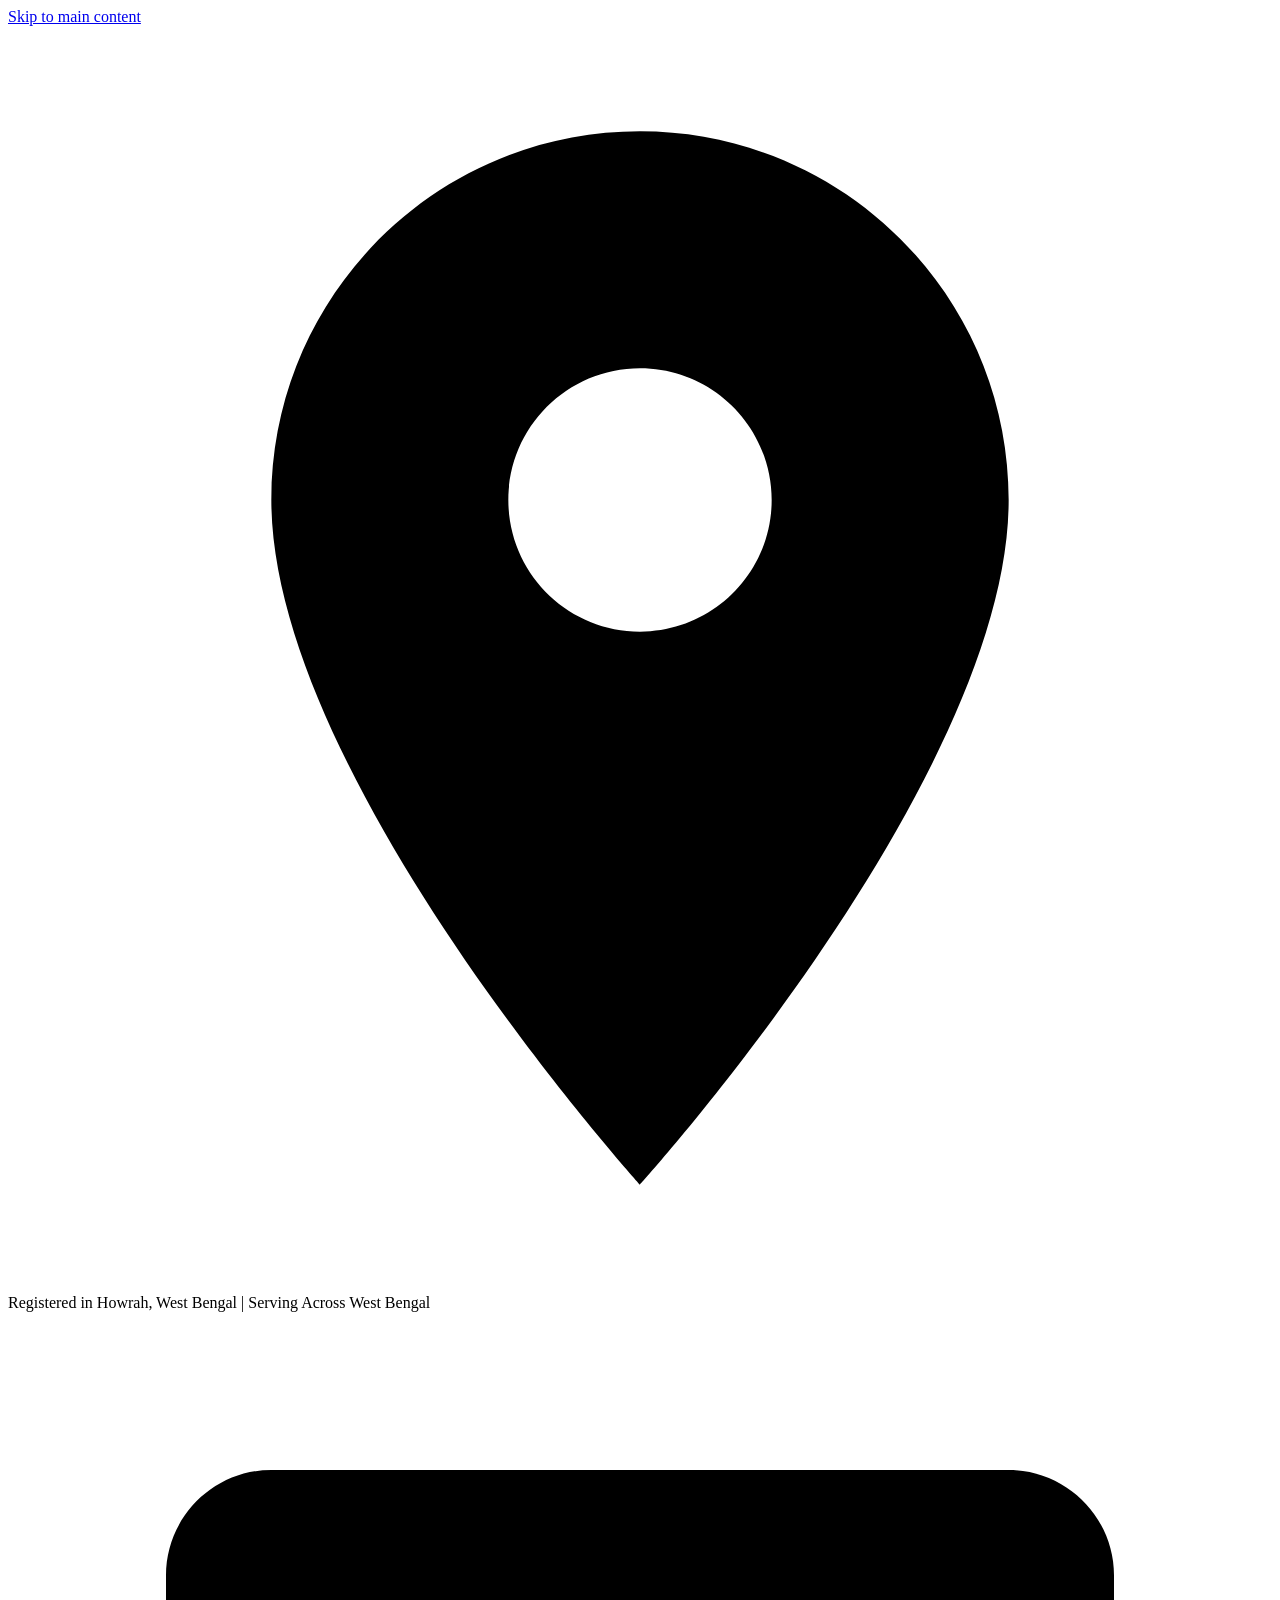
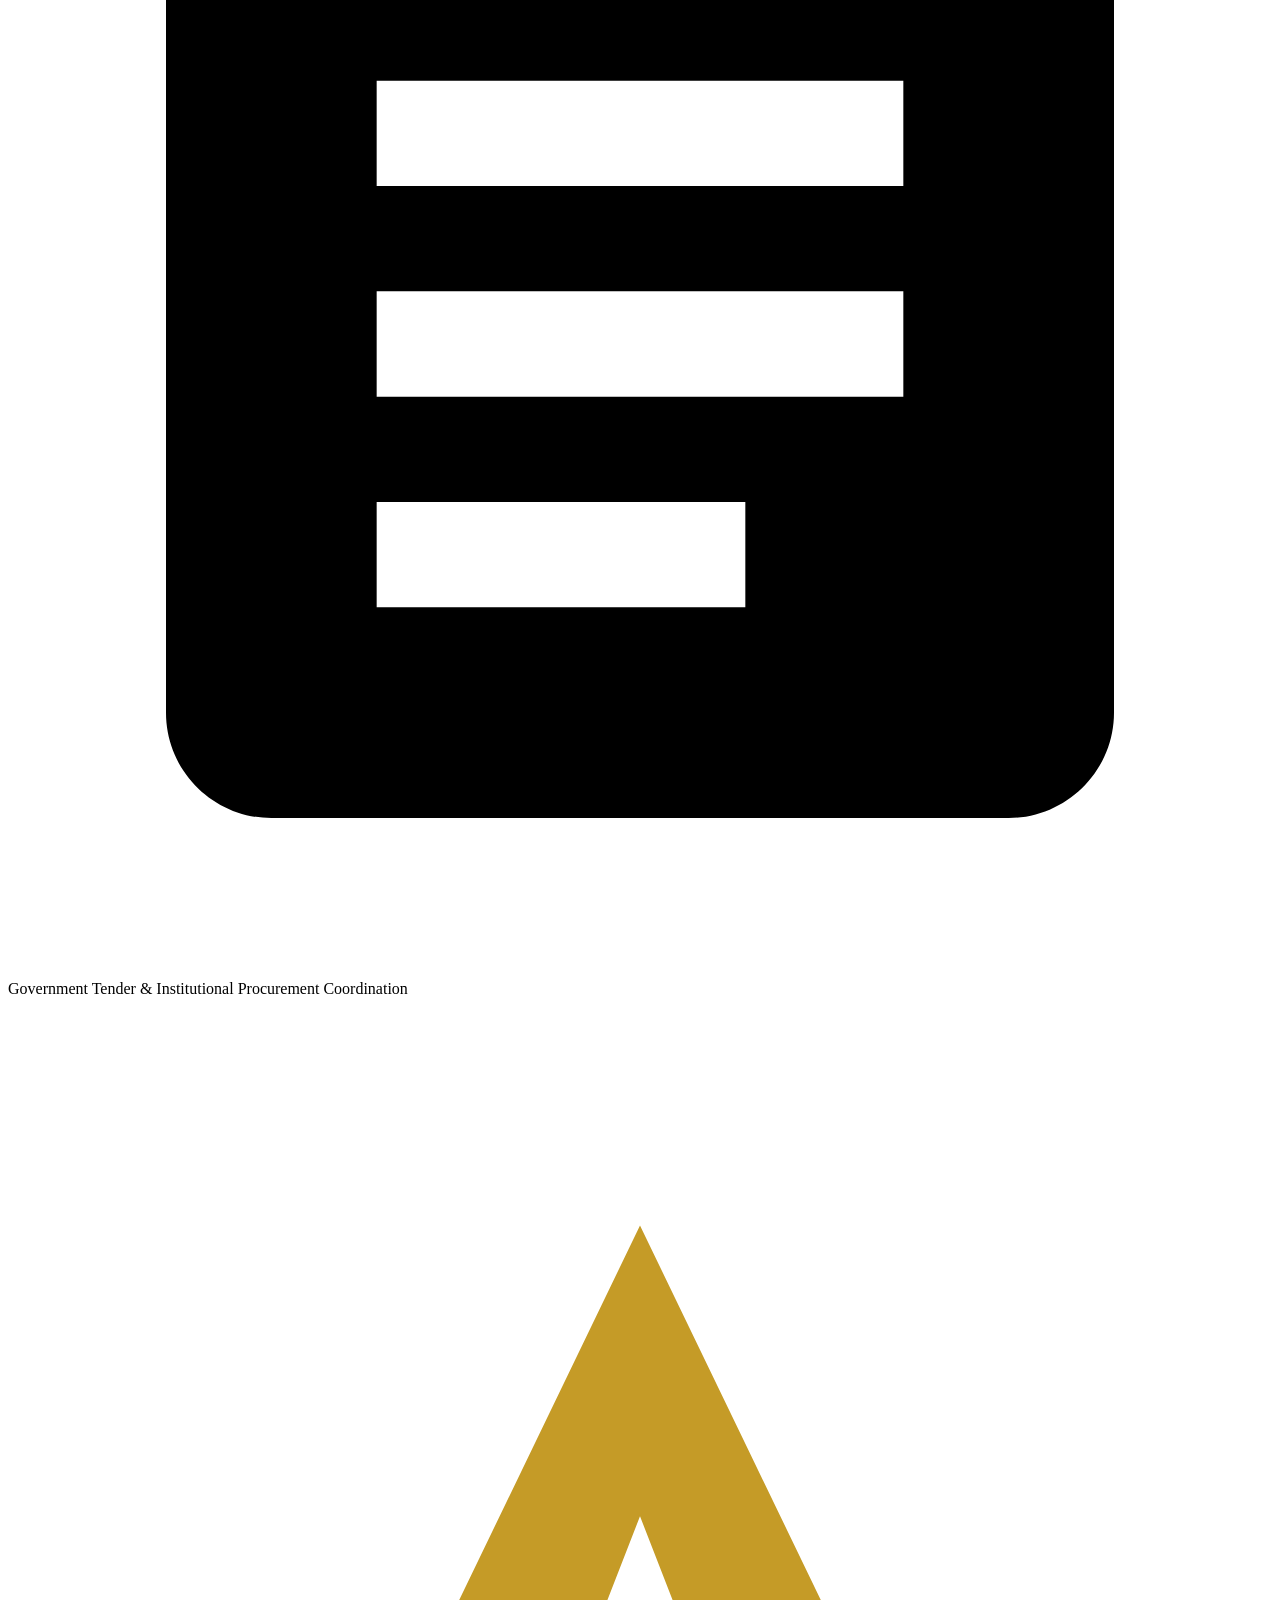
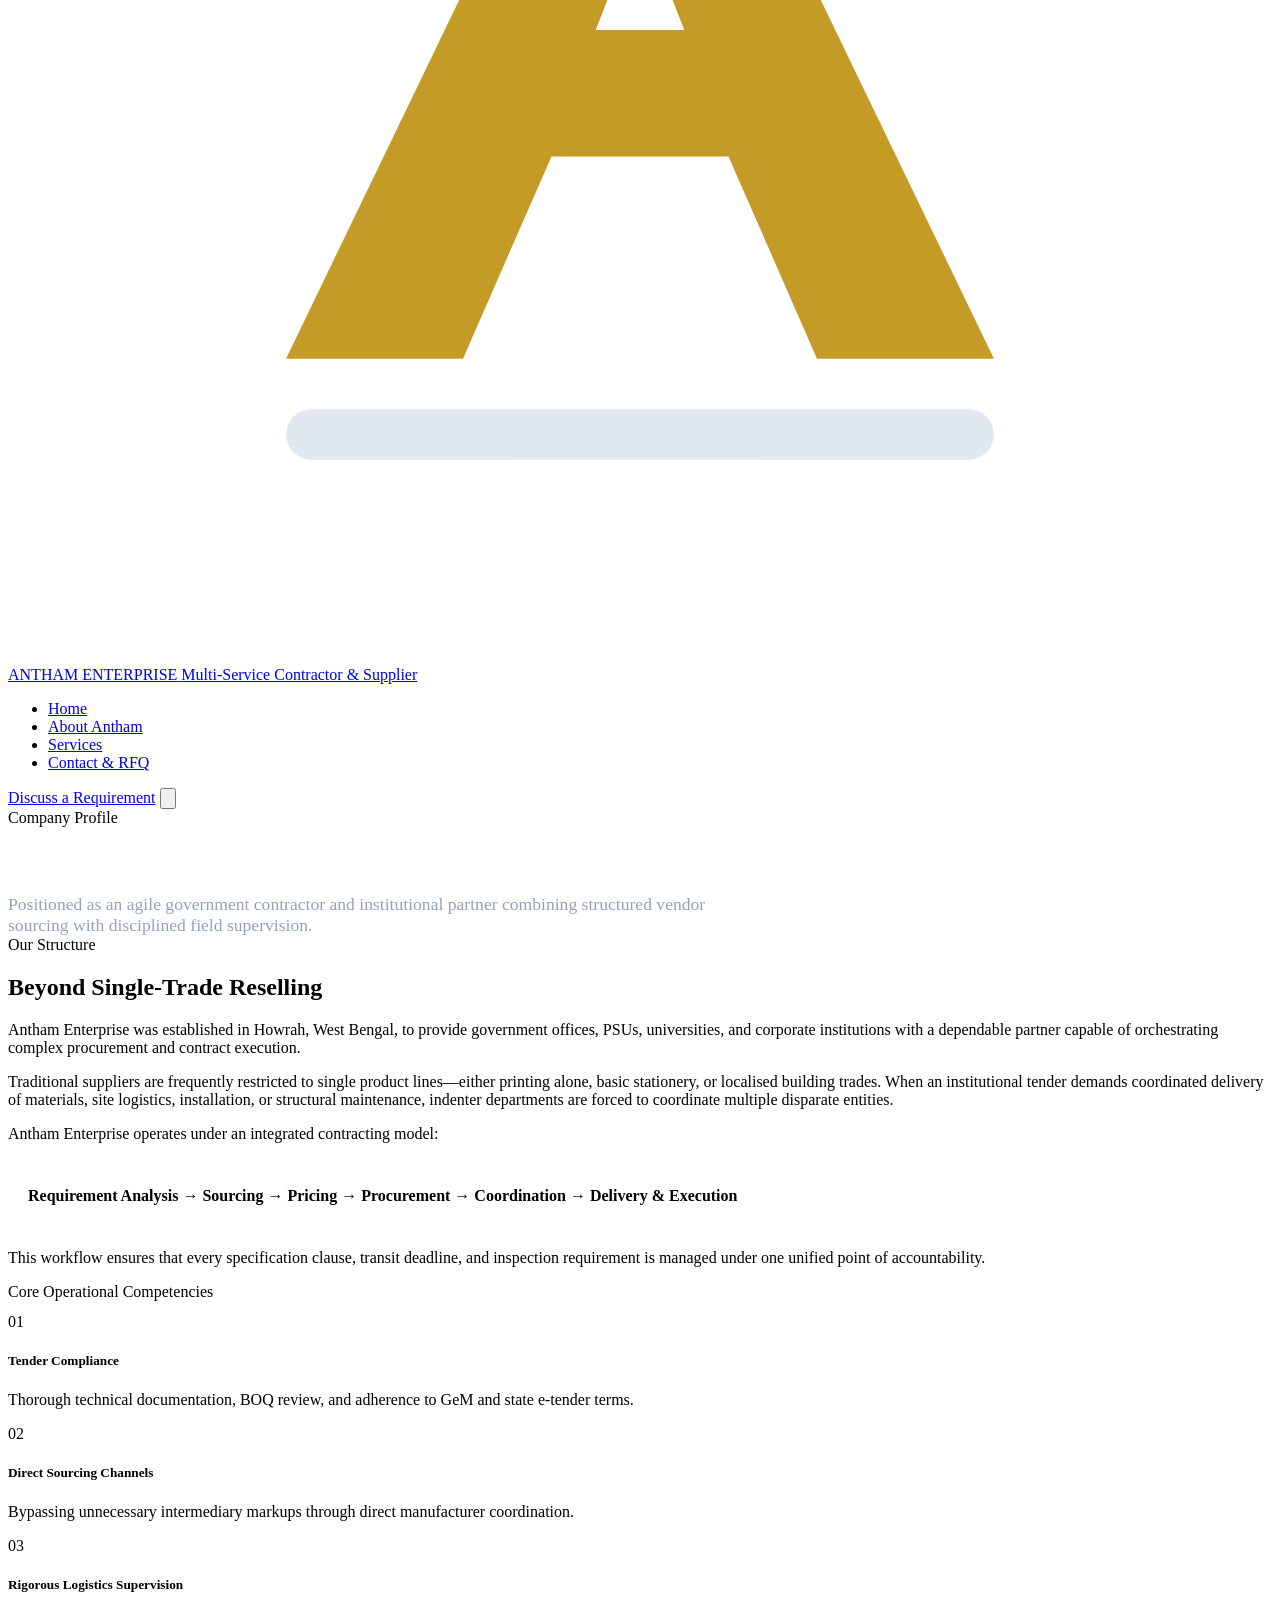
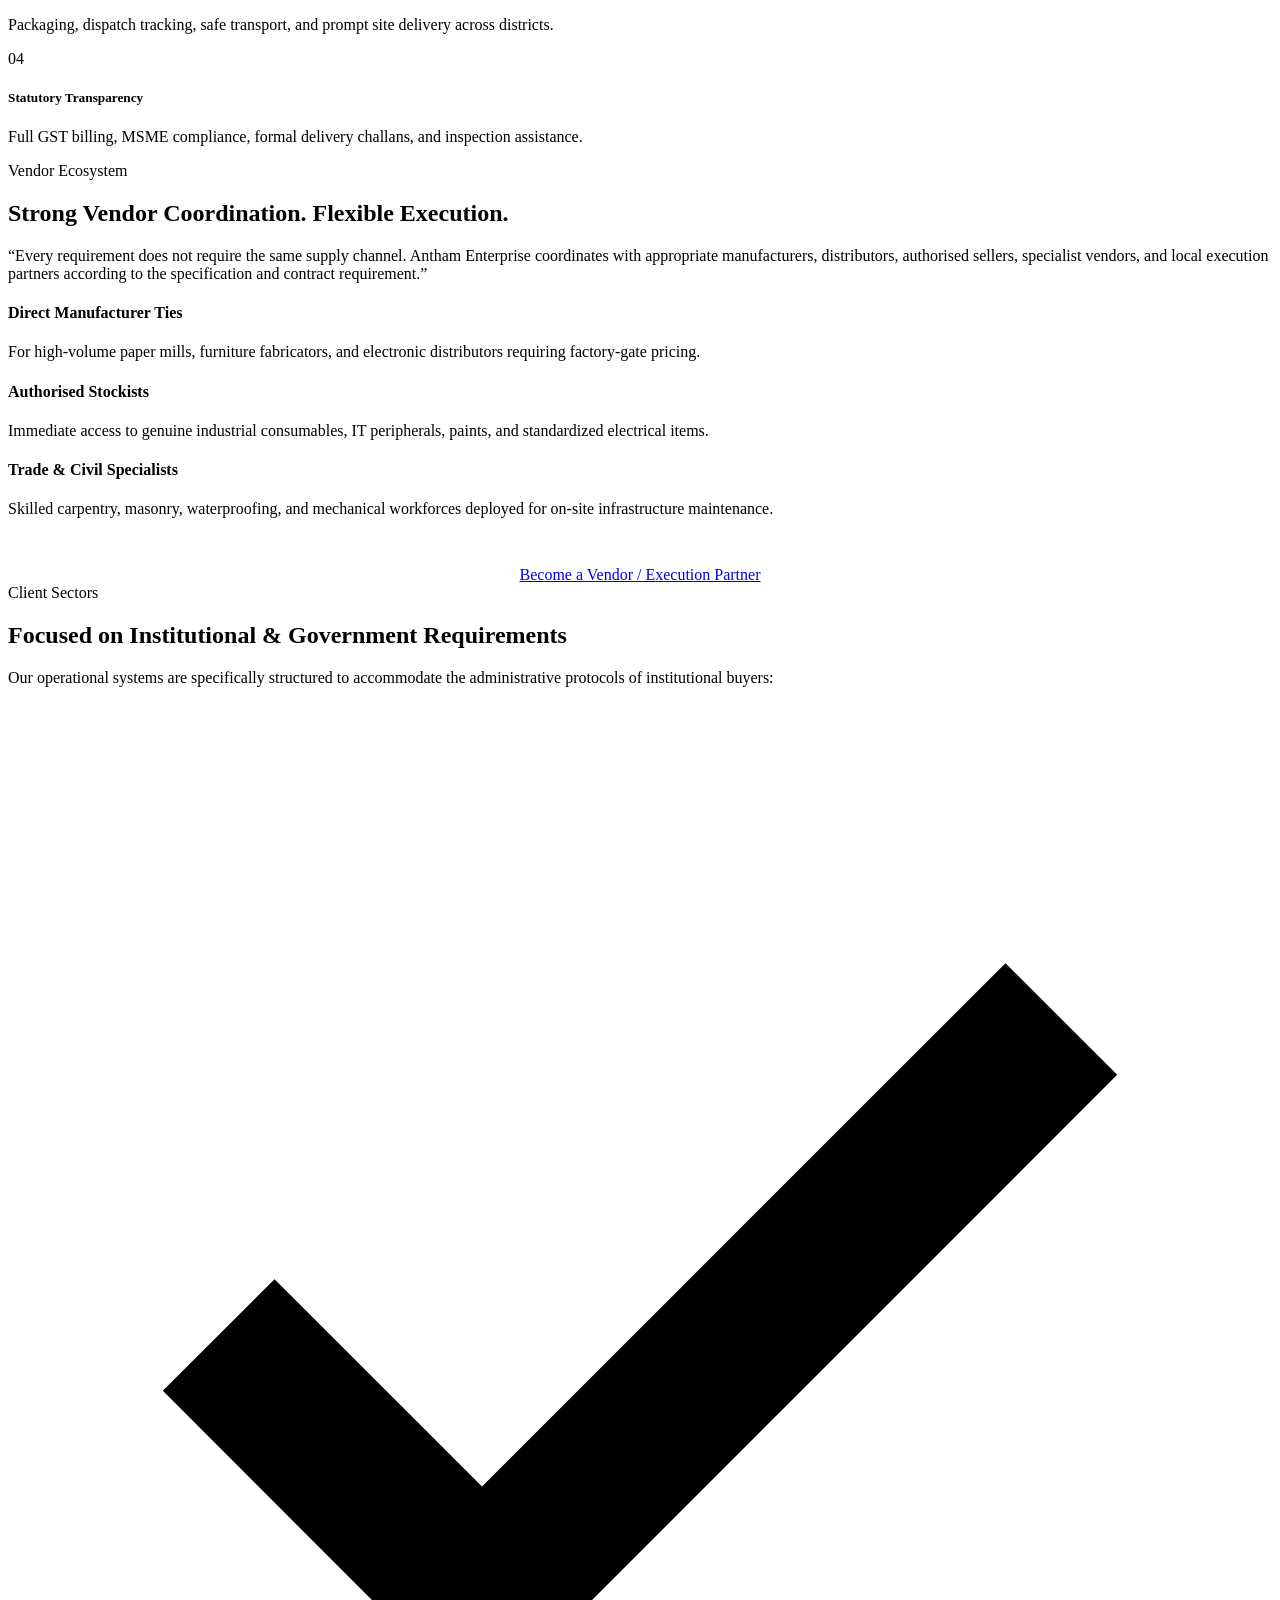
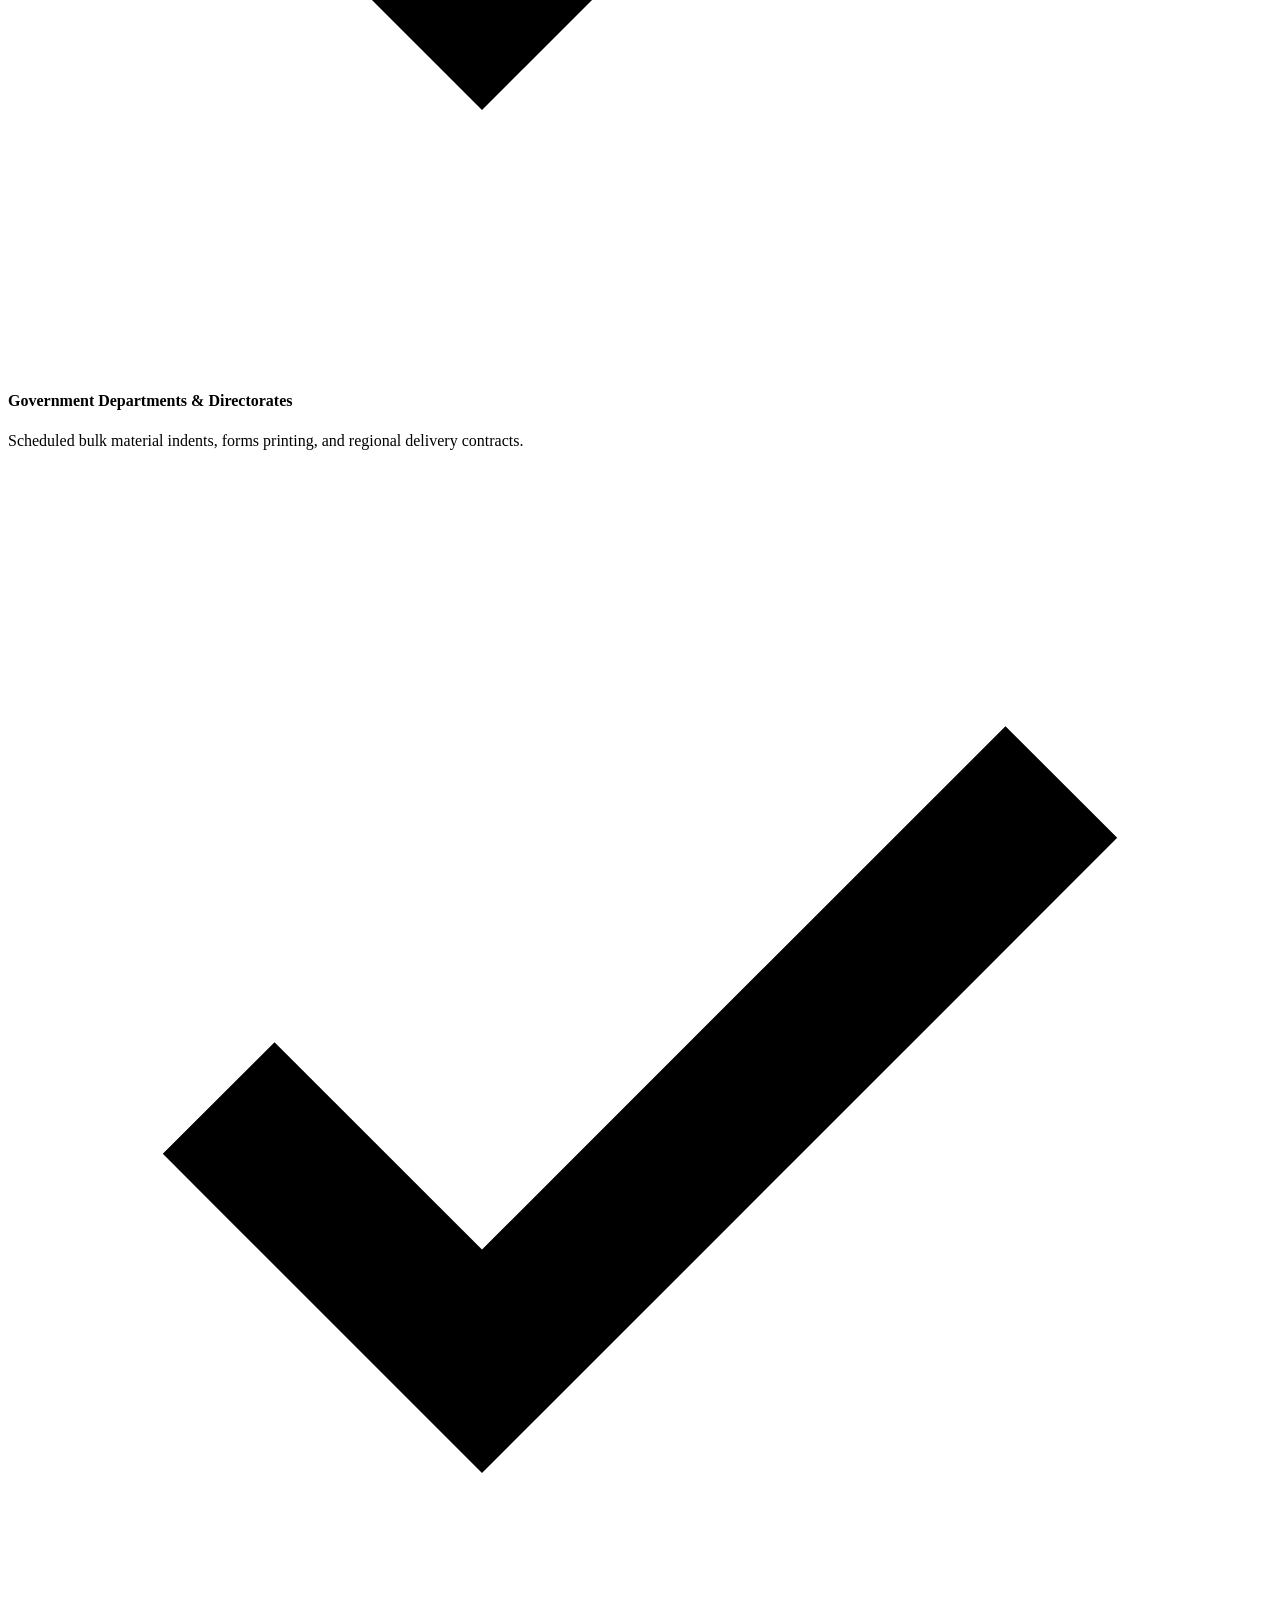
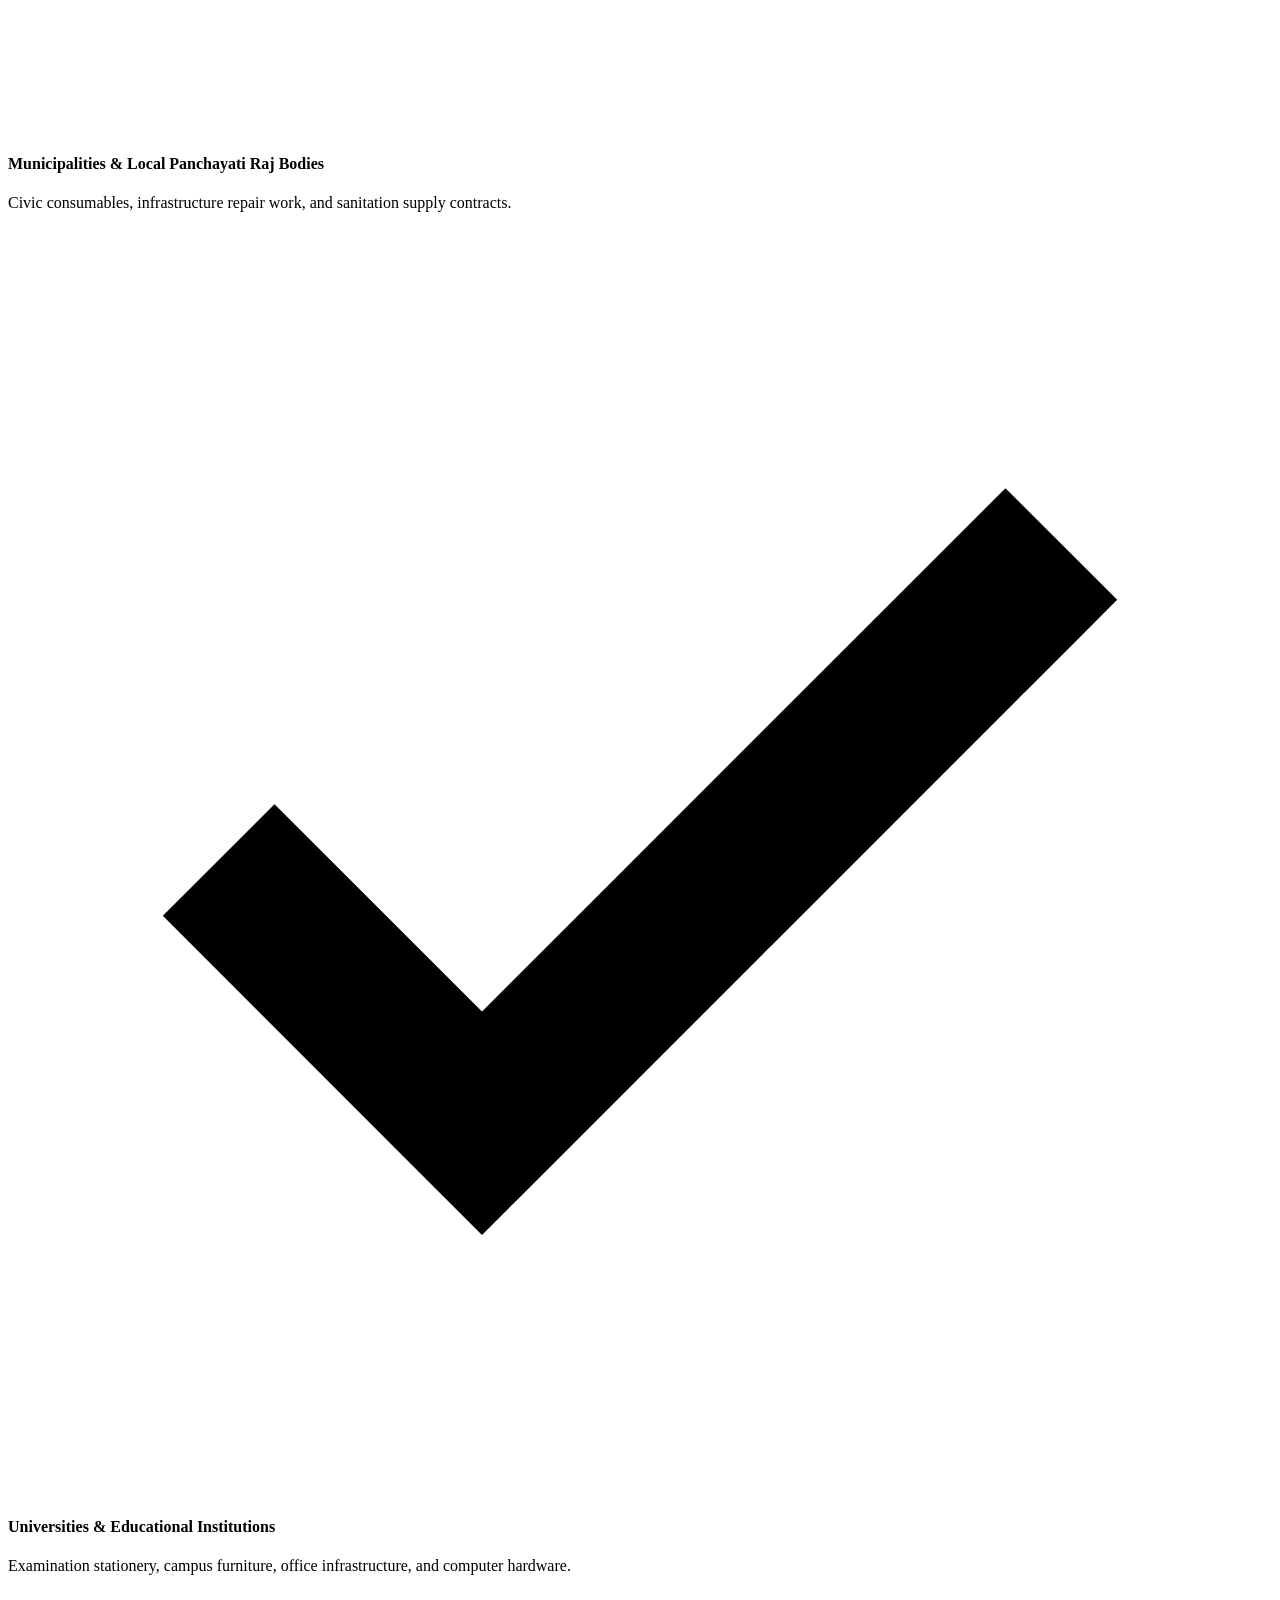
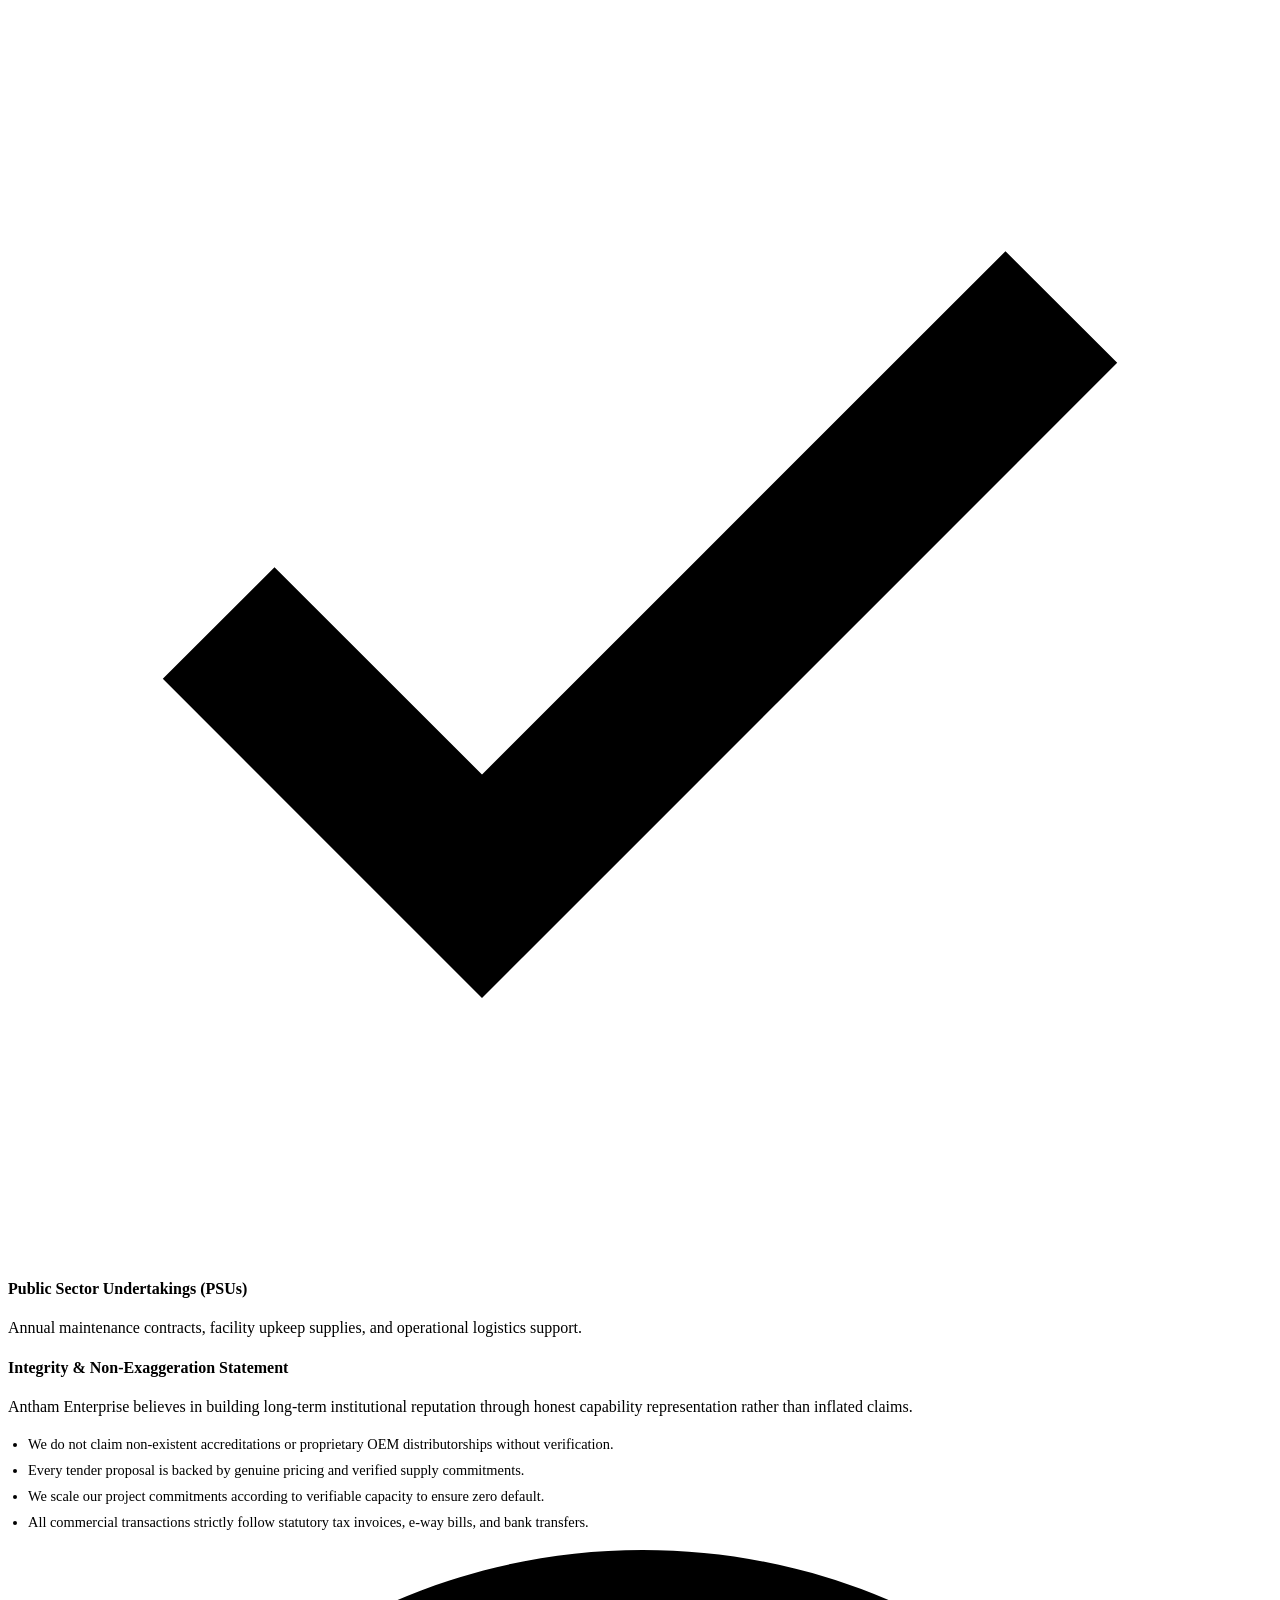
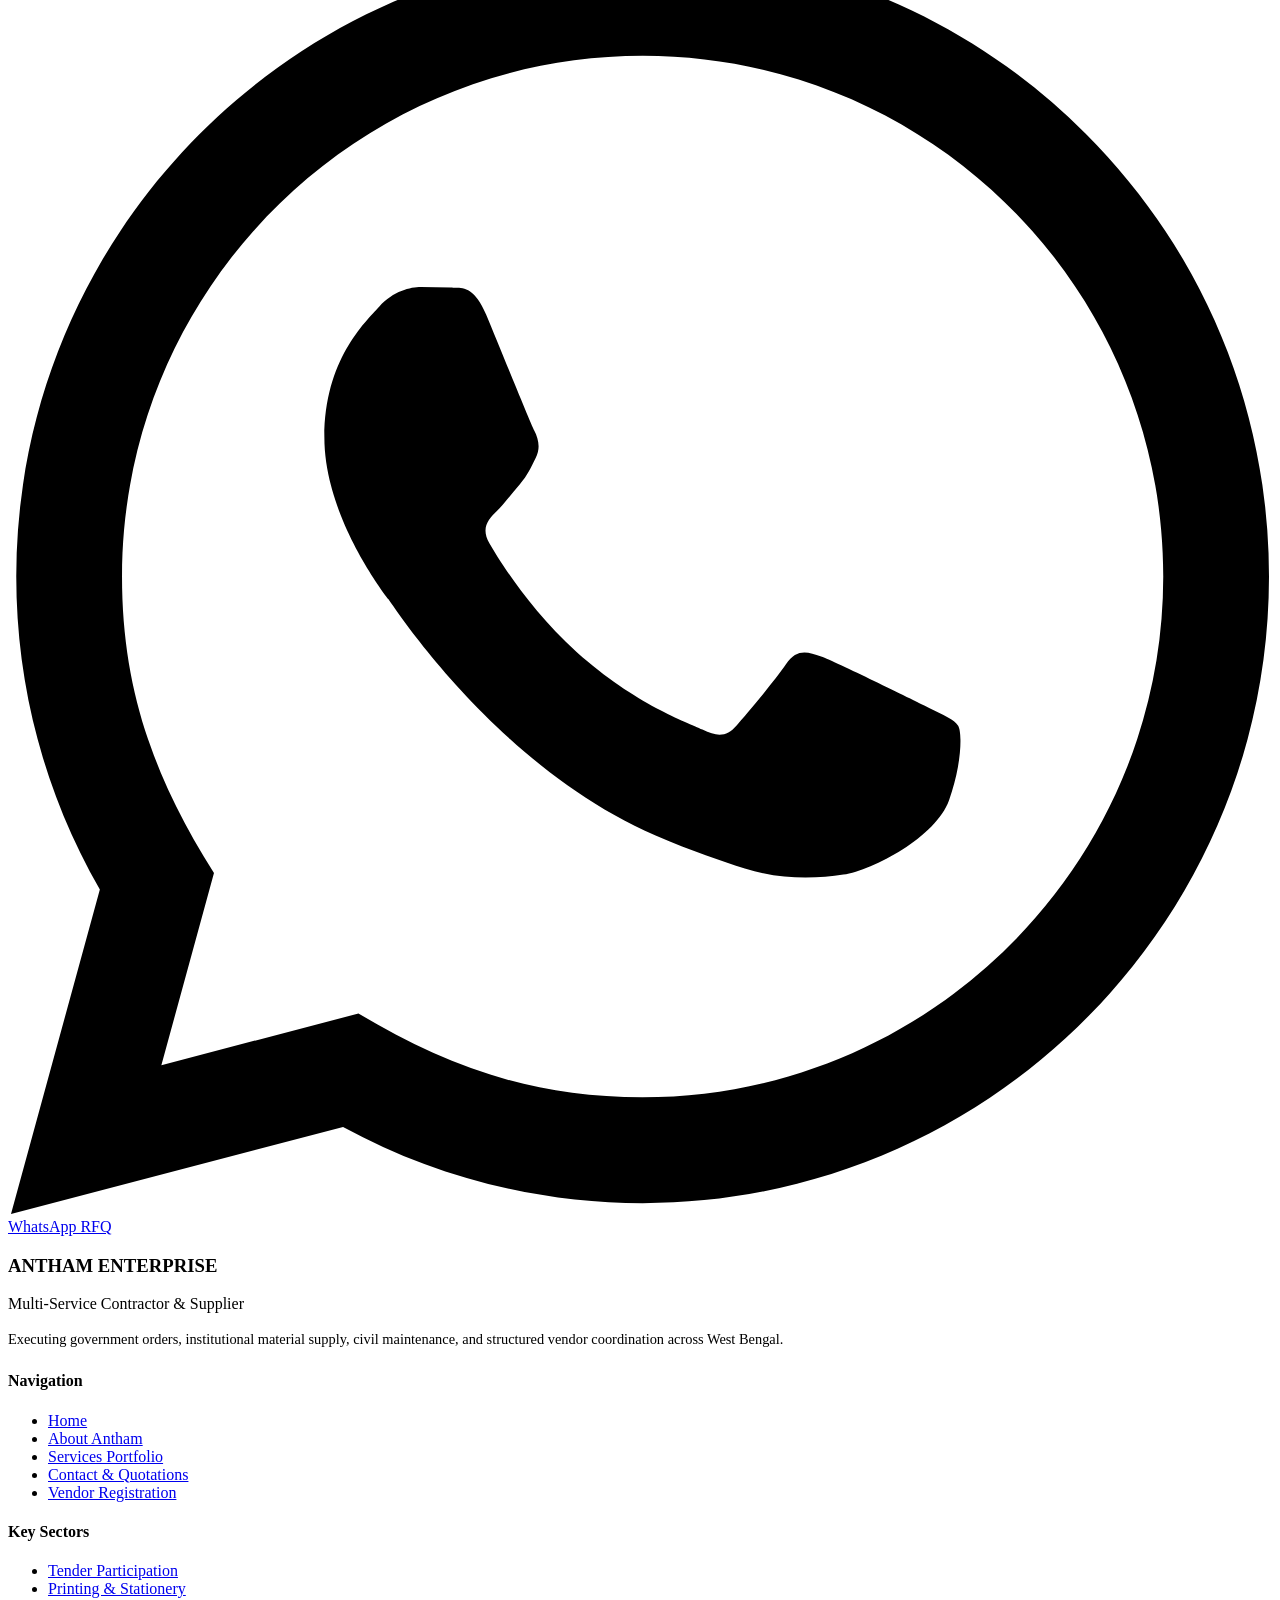
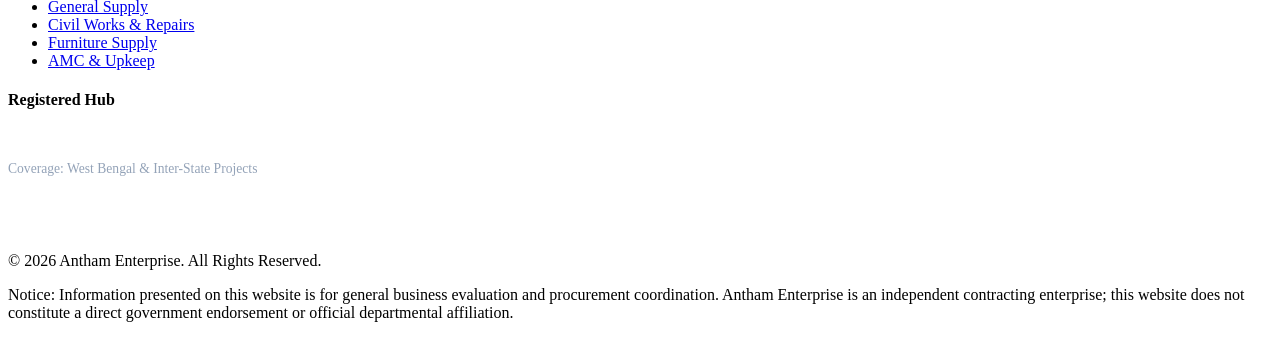
==== about.html @ f4a7e0d7 "Add files via upload" ====
<!DOCTYPE html>
<html lang="en">
<head>
  <meta charset="UTF-8">
  <meta name="viewport" content="width=device-width, initial-scale=1.0">
  <title>About Us | Antham Enterprise - Multi-Service Contractor & Supplier</title>
  <meta name="description" content="Discover Antham Enterprise's contracting framework, vendor coordination network, and multi-sector institutional procurement capabilities across West Bengal.">
  <link rel="icon" type="image/svg+xml" href="favicon/favicon.svg">
  <link rel="stylesheet" href="assets/css/style.css">
</head>
<body>
  <a href="#main-content" class="skip-to-content">Skip to main content</a>

  <!-- Top Credential Bar -->
  <div class="top-bar">
    <div class="container top-bar-inner">
      <div class="top-bar-item">
        <svg viewBox="0 0 24 24"><path d="M12 2C8.13 2 5 5.13 5 9c0 5.25 7 13 7 13s7-7.75 7-13c0-3.87-3.13-7-7-7zm0 9.5c-1.38 0-2.5-1.12-2.5-2.5s1.12-2.5 2.5-2.5 2.5 1.12 2.5 2.5-1.12 2.5-2.5 2.5z"/></svg>
        <span>Registered in Howrah, West Bengal | Serving Across West Bengal</span>
      </div>
      <div class="top-bar-item">
        <svg viewBox="0 0 24 24"><path d="M19 3H5c-1.1 0-2 .9-2 2v14c0 1.1.9 2 2 2h14c1.1 0 2-.9 2-2V5c0-1.1-.9-2-2-2zm-5 14H7v-2h7v2zm3-4H7v-2h10v2zm0-4H7V7h10v2z"/></svg>
        <span>Government Tender & Institutional Procurement Coordination</span>
      </div>
    </div>
  </div>

  <!-- Header -->
  <header class="site-header">
    <div class="container nav-container">
      <a href="index.html" class="brand" aria-label="Antham Enterprise Home">
        <div class="brand-logo-icon">
          <svg viewBox="0 0 100 100">
            <path d="M50 18L22 76H36L43 60H57L64 76H78L50 18ZM46.5 50L50 41L53.5 50H46.5Z" fill="#C59B27"/>
            <rect x="22" y="80" width="56" height="4" rx="2" fill="#E2E8F0"/>
          </svg>
        </div>
        <div class="brand-text">
          <span class="brand-name">ANTHAM ENTERPRISE</span>
          <span class="brand-tagline">Multi-Service Contractor & Supplier</span>
        </div>
      </a>

      <nav aria-label="Main Navigation">
        <ul class="nav-links">
          <li><a href="index.html" class="nav-link">Home</a></li>
          <li><a href="about.html" class="nav-link active">About Antham</a></li>
          <li><a href="services.html" class="nav-link">Services</a></li>
          <li><a href="contact.html" class="nav-link">Contact & RFQ</a></li>
        </ul>
      </nav>

      <div class="header-cta">
        <a href="contact.html" class="btn btn-primary btn-sm">Discuss a Requirement</a>
        <button class="mobile-toggle" aria-label="Toggle navigation menu" aria-expanded="false">
          <svg viewBox="0 0 24 24" fill="none" stroke-width="2" stroke-linecap="round" stroke-linejoin="round">
            <line x1="3" y1="12" x2="21" y2="12"></line>
            <line x1="3" y1="6" x2="21" y2="6"></line>
            <line x1="3" y1="18" x2="21" y2="18"></line>
          </svg>
        </button>
      </div>
    </div>
  </header>

  <main id="main-content">
    <!-- Page Header Banner -->
    <section class="section-padding-sm bg-navy" style="border-bottom: 2px solid var(--accent-gold);">
      <div class="container">
        <span class="section-badge">Company Profile</span>
        <h1 style="color: #ffffff;">Built Around Execution</h1>
        <p style="color: #94a3b8; max-width: 720px; font-size: 1.1rem; margin-bottom: 0;">
          Positioned as an agile government contractor and institutional partner combining structured vendor sourcing with disciplined field supervision.
        </p>
      </div>
    </section>

    <!-- Operational Philosophy -->
    <section class="section-padding">
      <div class="container split-layout">
        <div>
          <span class="section-badge">Our Structure</span>
          <h2>Beyond Single-Trade Reselling</h2>
          <p>
            Antham Enterprise was established in Howrah, West Bengal, to provide government offices, PSUs, universities, and corporate institutions with a dependable partner capable of orchestrating complex procurement and contract execution.
          </p>
          <p>
            Traditional suppliers are frequently restricted to single product lines—either printing alone, basic stationery, or localised building trades. When an institutional tender demands coordinated delivery of materials, site logistics, installation, or structural maintenance, indenter departments are forced to coordinate multiple disparate entities.
          </p>
          <p>
            Antham Enterprise operates under an integrated contracting model:
          </p>
          <div style="background: var(--bg-alt); padding: 1.25rem; border-left: 3px solid var(--accent-gold); margin: 1.5rem 0; font-weight: 600; color: var(--primary-navy);">
            Requirement Analysis &rarr; Sourcing &rarr; Pricing &rarr; Procurement &rarr; Coordination &rarr; Delivery & Execution
          </div>
          <p>
            This workflow ensures that every specification clause, transit deadline, and inspection requirement is managed under one unified point of accountability.
          </p>
        </div>

        <div>
          <div class="hero-card" style="background: #ffffff; border-color: var(--border-light); box-shadow: var(--shadow-md);">
            <div class="hero-card-title" style="color: var(--primary-navy); border-bottom: 1px solid var(--border-light); padding-bottom: 0.75rem;">
              <span>Core Operational Competencies</span>
            </div>
            <div class="flow-step-compact">
              <div class="flow-num-badge">01</div>
              <div class="flow-text">
                <h5 style="color: var(--primary-navy);">Tender Compliance</h5>
                <p style="color: var(--text-secondary);">Thorough technical documentation, BOQ review, and adherence to GeM and state e-tender terms.</p>
              </div>
            </div>
            <div class="flow-step-compact">
              <div class="flow-num-badge">02</div>
              <div class="flow-text">
                <h5 style="color: var(--primary-navy);">Direct Sourcing Channels</h5>
                <p style="color: var(--text-secondary);">Bypassing unnecessary intermediary markups through direct manufacturer coordination.</p>
              </div>
            </div>
            <div class="flow-step-compact">
              <div class="flow-num-badge">03</div>
              <div class="flow-text">
                <h5 style="color: var(--primary-navy);">Rigorous Logistics Supervision</h5>
                <p style="color: var(--text-secondary);">Packaging, dispatch tracking, safe transport, and prompt site delivery across districts.</p>
              </div>
            </div>
            <div class="flow-step-compact">
              <div class="flow-num-badge">04</div>
              <div class="flow-text">
                <h5 style="color: var(--primary-navy);">Statutory Transparency</h5>
                <p style="color: var(--text-secondary);">Full GST billing, MSME compliance, formal delivery challans, and inspection assistance.</p>
              </div>
            </div>
          </div>
        </div>
      </div>
    </section>

    <!-- Vendor Network Section -->
    <section class="section-padding bg-alt">
      <div class="container">
        <div class="section-header">
          <span class="section-badge">Vendor Ecosystem</span>
          <h2>Strong Vendor Coordination. Flexible Execution.</h2>
          <p class="section-subtitle">
            “Every requirement does not require the same supply channel. Antham Enterprise coordinates with appropriate manufacturers, distributors, authorised sellers, specialist vendors, and local execution partners according to the specification and contract requirement.”
          </p>
        </div>

        <div class="why-grid">
          <div class="why-card">
            <h4>Direct Manufacturer Ties</h4>
            <p>For high-volume paper mills, furniture fabricators, and electronic distributors requiring factory-gate pricing.</p>
          </div>
          <div class="why-card">
            <h4>Authorised Stockists</h4>
            <p>Immediate access to genuine industrial consumables, IT peripherals, paints, and standardized electrical items.</p>
          </div>
          <div class="why-card">
            <h4>Trade & Civil Specialists</h4>
            <p>Skilled carpentry, masonry, waterproofing, and mechanical workforces deployed for on-site infrastructure maintenance.</p>
          </div>
        </div>

        <div style="text-align: center; margin-top: 3rem;">
          <a href="contact.html#vendor-onboarding" class="btn btn-primary">Become a Vendor / Execution Partner</a>
        </div>
      </div>
    </section>

    <!-- Institutional Buyer Focus -->
    <section class="section-padding">
      <div class="container split-layout">
        <div>
          <span class="section-badge">Client Sectors</span>
          <h2>Focused on Institutional & Government Requirements</h2>
          <p>
            Our operational systems are specifically structured to accommodate the administrative protocols of institutional buyers:
          </p>
          <div class="feature-list">
            <div class="feature-item">
              <div class="feature-icon"><svg viewBox="0 0 24 24" fill="none" stroke="currentColor" stroke-width="3"><polyline points="20 6 9 17 4 12"/></svg></div>
              <div class="feature-text">
                <h4>Government Departments & Directorates</h4>
                <p>Scheduled bulk material indents, forms printing, and regional delivery contracts.</p>
              </div>
            </div>
            <div class="feature-item">
              <div class="feature-icon"><svg viewBox="0 0 24 24" fill="none" stroke="currentColor" stroke-width="3"><polyline points="20 6 9 17 4 12"/></svg></div>
              <div class="feature-text">
                <h4>Municipalities & Local Panchayati Raj Bodies</h4>
                <p>Civic consumables, infrastructure repair work, and sanitation supply contracts.</p>
              </div>
            </div>
            <div class="feature-item">
              <div class="feature-icon"><svg viewBox="0 0 24 24" fill="none" stroke="currentColor" stroke-width="3"><polyline points="20 6 9 17 4 12"/></svg></div>
              <div class="feature-text">
                <h4>Universities & Educational Institutions</h4>
                <p>Examination stationery, campus furniture, office infrastructure, and computer hardware.</p>
              </div>
            </div>
            <div class="feature-item">
              <div class="feature-icon"><svg viewBox="0 0 24 24" fill="none" stroke="currentColor" stroke-width="3"><polyline points="20 6 9 17 4 12"/></svg></div>
              <div class="feature-text">
                <h4>Public Sector Undertakings (PSUs)</h4>
                <p>Annual maintenance contracts, facility upkeep supplies, and operational logistics support.</p>
              </div>
            </div>
          </div>
        </div>

        <div class="coverage-card">
          <h4>Integrity & Non-Exaggeration Statement</h4>
          <p>
            Antham Enterprise believes in building long-term institutional reputation through honest capability representation rather than inflated claims.
          </p>
          <ul style="list-style: disc; padding-left: 1.25rem; color: var(--text-secondary); font-size: 0.9rem; line-height: 1.8;">
            <li>We do not claim non-existent accreditations or proprietary OEM distributorships without verification.</li>
            <li>Every tender proposal is backed by genuine pricing and verified supply commitments.</li>
            <li>We scale our project commitments according to verifiable capacity to ensure zero default.</li>
            <li>All commercial transactions strictly follow statutory tax invoices, e-way bills, and bank transfers.</li>
          </ul>
        </div>
      </div>
    </section>
  </main>

  <!-- Floating Mobile WhatsApp CTA -->
  <a href="https://wa.me/91XXXXXXXXXX?text=Hello%20Antham%20Enterprise,%20I%20would%20like%20to%20discuss%20a%20requirement." class="floating-whatsapp" target="_blank" rel="noopener noreferrer" aria-label="Chat on WhatsApp with Antham Enterprise">
    <svg viewBox="0 0 24 24"><path d="M.057 24l1.687-6.163c-1.041-1.804-1.588-3.849-1.587-5.946.003-6.556 5.338-11.891 11.893-11.891 3.181.001 6.167 1.24 8.413 3.488 2.245 2.248 3.481 5.236 3.48 8.414-.003 6.557-5.338 11.892-11.893 11.892-1.99-.001-3.951-.5-5.688-1.448l-6.305 1.654zm6.597-3.807c1.676.995 3.276 1.591 5.392 1.592 5.448 0 9.886-4.434 9.889-9.885.002-5.462-4.415-9.89-9.881-9.892-5.452 0-9.887 4.434-9.889 9.884-.001 2.225.651 3.891 1.746 5.634l-.999 3.648 3.742-.981zm11.387-5.464c-.074-.124-.272-.198-.57-.347-.297-.149-1.758-.868-2.031-.967-.272-.099-.47-.149-.669.149-.198.297-.768.967-.941 1.165-.173.198-.347.223-.644.074-.297-.149-1.255-.462-2.39-1.475-.883-.788-1.48-1.761-1.653-2.059-.173-.297-.018-.458.13-.606.134-.133.297-.347.446-.521.151-.172.2-.296.3-.495.099-.198.05-.372-.025-.521-.075-.148-.669-1.611-.916-2.206-.242-.579-.487-.501-.669-.51l-.57-.01c-.198 0-.52.074-.792.372s-1.04 1.016-1.04 2.479 1.065 2.876 1.213 3.074c.149.198 2.095 3.2 5.076 4.487.709.306 1.263.489 1.694.626.712.226 1.36.194 1.872.118.571-.085 1.758-.719 2.006-1.413.248-.695.248-1.29.173-1.414z"/></svg>
    <span>WhatsApp RFQ</span>
  </a>

  <!-- Footer -->
  <footer class="site-footer">
    <div class="container footer-grid">
      <div class="footer-brand">
        <h3>ANTHAM ENTERPRISE</h3>
        <p class="tagline">Multi-Service Contractor & Supplier</p>
        <p style="font-size: 0.9rem; line-height: 1.5;">
          Executing government orders, institutional material supply, civil maintenance, and structured vendor coordination across West Bengal.
        </p>
      </div>

      <div class="footer-col">
        <h4>Navigation</h4>
        <ul class="footer-links">
          <li><a href="index.html">Home</a></li>
          <li><a href="about.html">About Antham</a></li>
          <li><a href="services.html">Services Portfolio</a></li>
          <li><a href="contact.html">Contact & Quotations</a></li>
          <li><a href="contact.html#vendor-onboarding">Vendor Registration</a></li>
        </ul>
      </div>

      <div class="footer-col">
        <h4>Key Sectors</h4>
        <ul class="footer-links">
          <li><a href="services.html#service-tenders">Tender Participation</a></li>
          <li><a href="services.html#service-printing">Printing & Stationery</a></li>
          <li><a href="services.html#service-general">General Supply</a></li>
          <li><a href="services.html#service-civil">Civil Works & Repairs</a></li>
          <li><a href="services.html#service-furniture">Furniture Supply</a></li>
          <li><a href="services.html#service-amc">AMC & Upkeep</a></li>
        </ul>
      </div>

      <div class="footer-col">
        <h4>Registered Hub</h4>
        <p style="font-size: 0.9rem; margin-bottom: 0.5rem; color: #ffffff;">Howrah, West Bengal, India</p>
        <p style="font-size: 0.85rem; color: #94a3b8; margin-bottom: 0.75rem;">Coverage: West Bengal & Inter-State Projects</p>
        <p style="font-size: 0.85rem; margin-bottom: 0.5rem; color: #ffffff;">Phone: +91 9875421001</p>
        <p style="font-size: 0.85rem; margin-bottom: 0.5rem; color: #ffffff;">Email: anthamenterprise2024@gmail.com</p>
      </div>
    </div>

    <div class="container footer-bottom">
      <p>&copy; <span class="current-year">2026</span> Antham Enterprise. All Rights Reserved.</p>
      <p class="disclaimer-note">
        Notice: Information presented on this website is for general business evaluation and procurement coordination. Antham Enterprise is an independent contracting enterprise; this website does not constitute a direct government endorsement or official departmental affiliation.
      </p>
    </div>
  </footer>

  <script src="assets/js/script.js"></script>
</body>
</html>
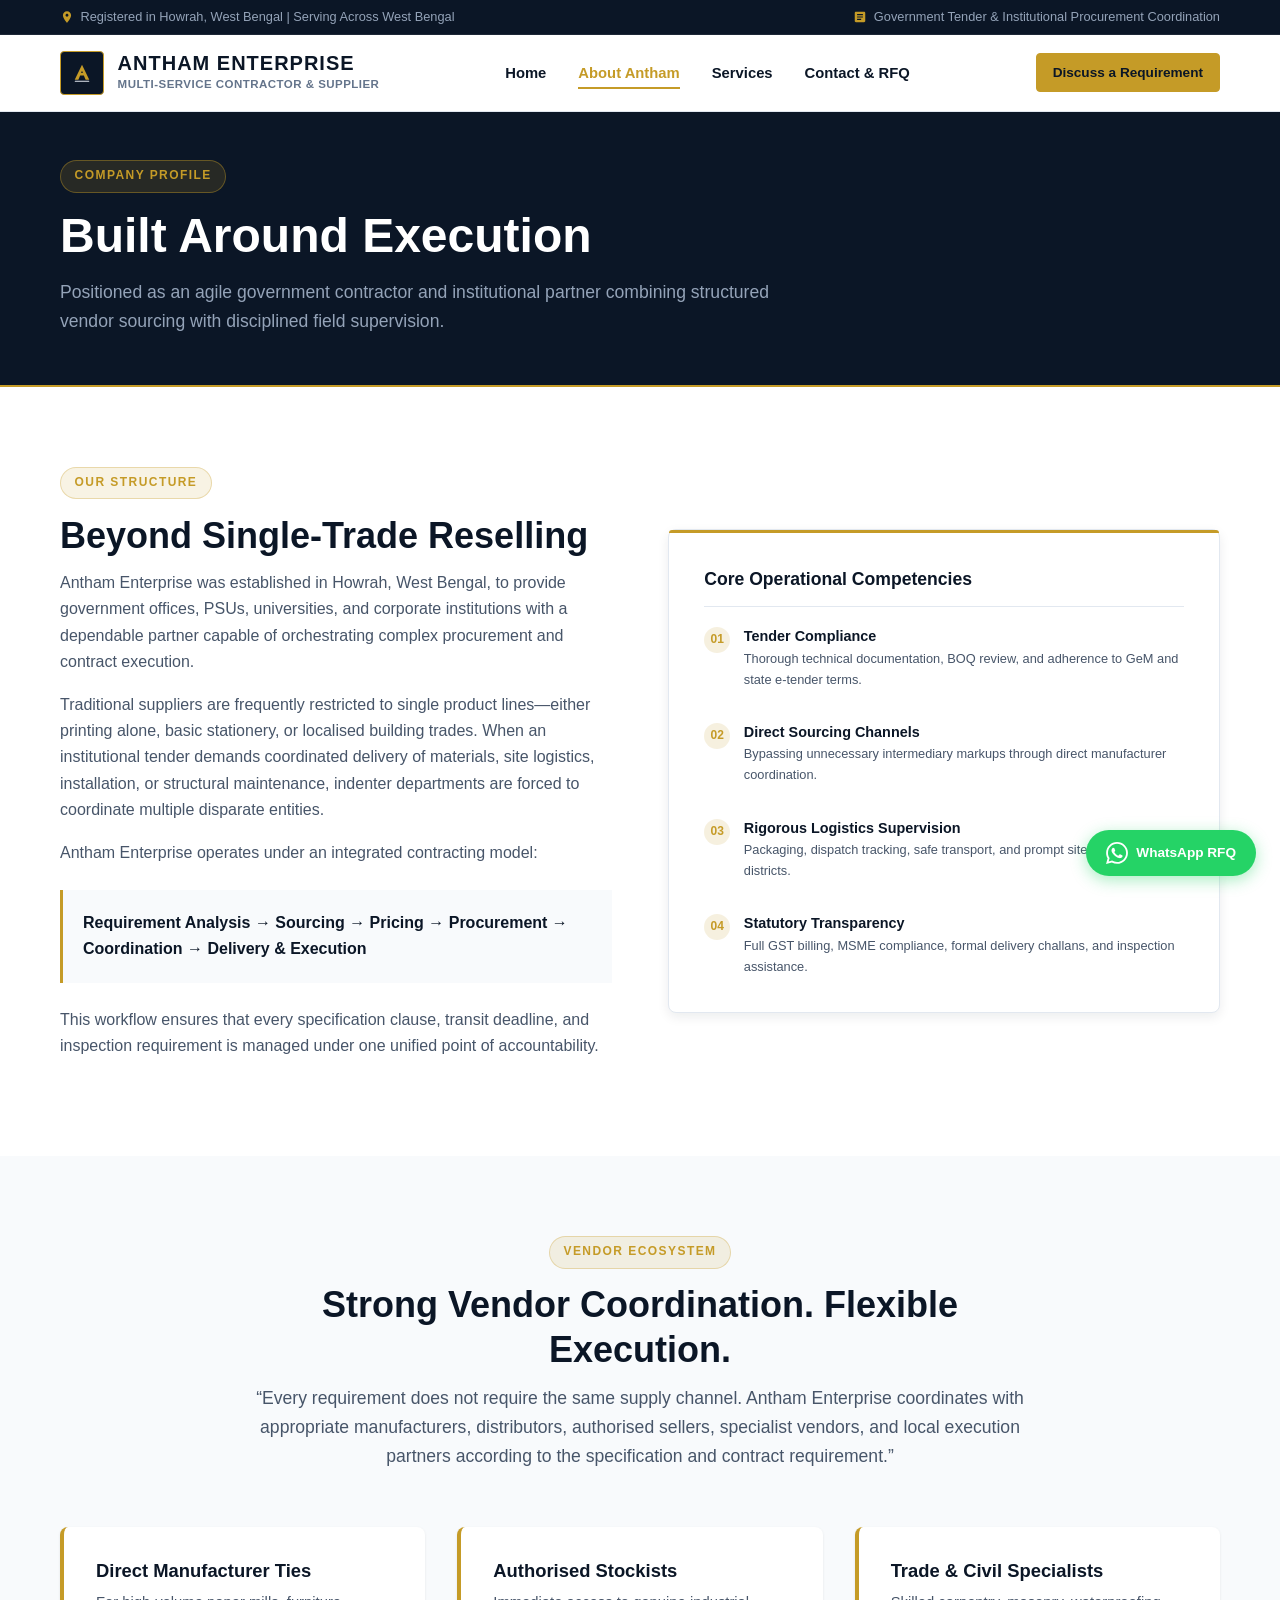
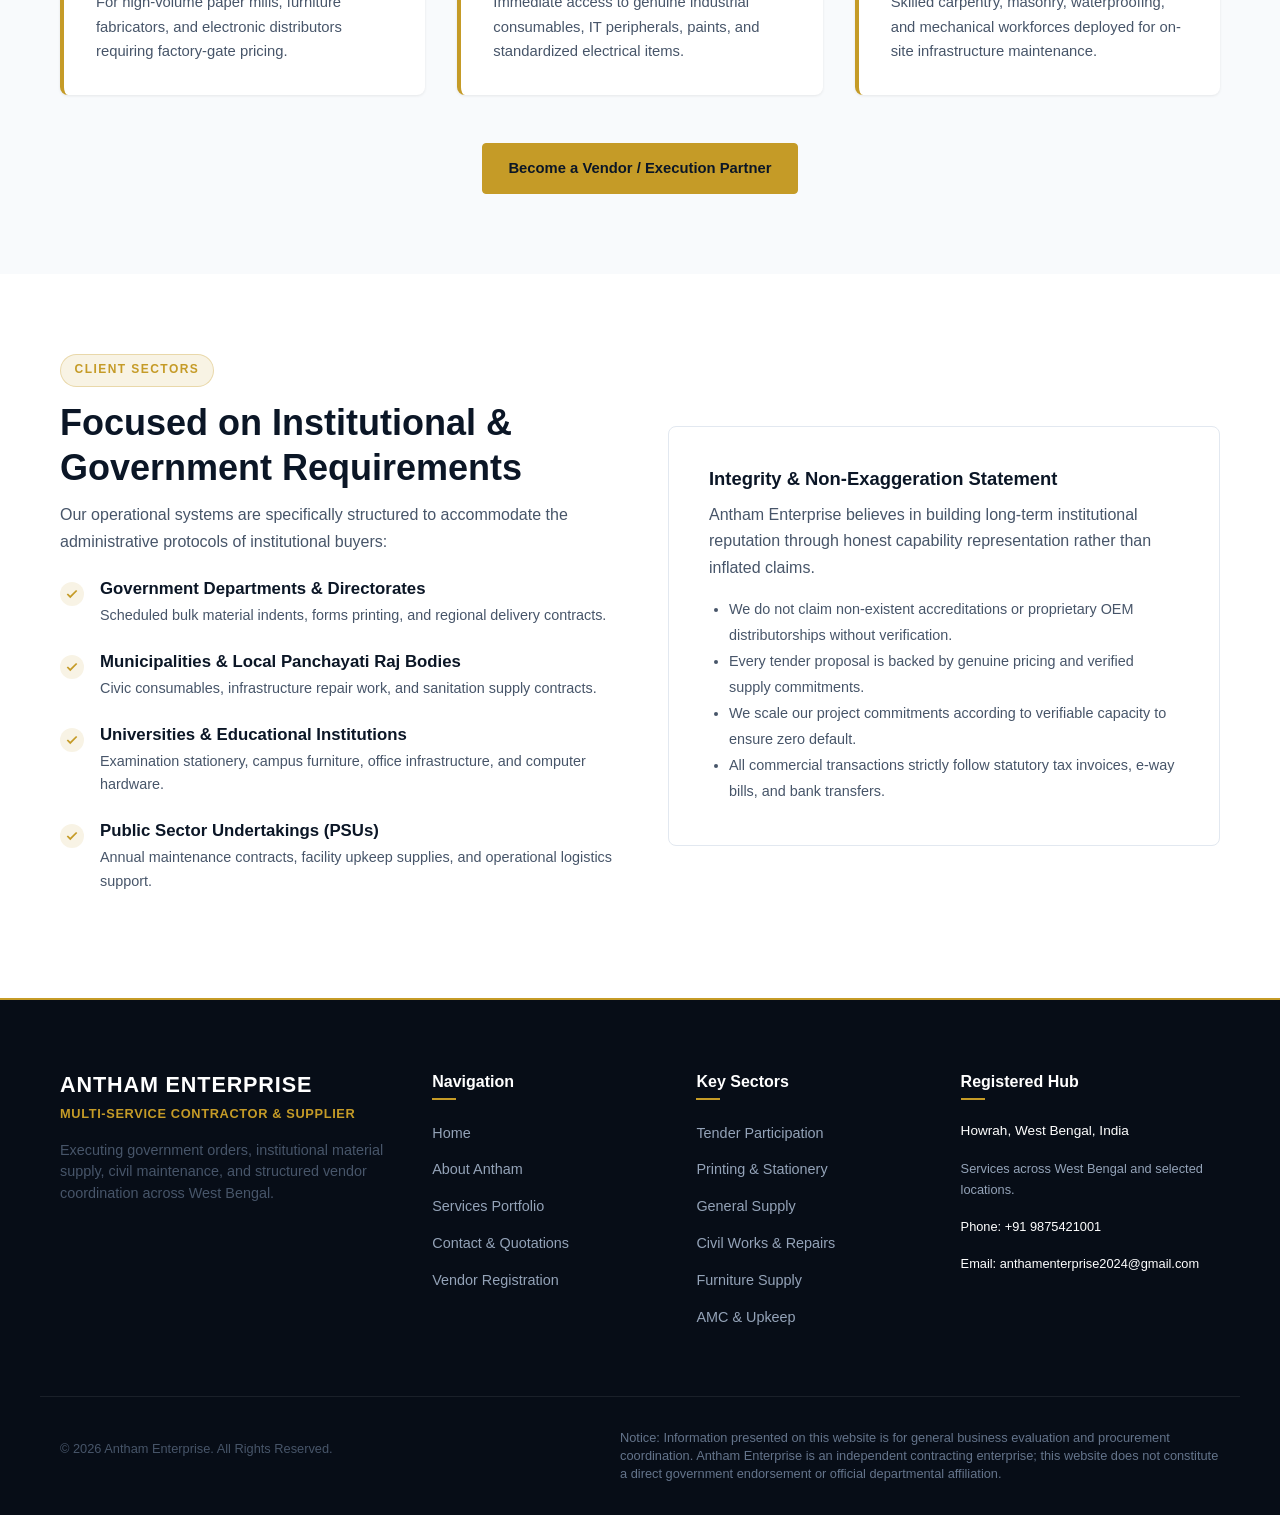
==== commit c3cc6263: "Update about.html" ====
--- a/about.html
+++ b/about.html
@@ -11,7 +11,6 @@
 <body>
   <a href="#main-content" class="skip-to-content">Skip to main content</a>
 
-  <!-- Top Credential Bar -->
   <div class="top-bar">
     <div class="container top-bar-inner">
       <div class="top-bar-item">
@@ -25,7 +24,6 @@
     </div>
   </div>
 
-  <!-- Header -->
   <header class="site-header">
     <div class="container nav-container">
       <a href="index.html" class="brand" aria-label="Antham Enterprise Home">
@@ -47,11 +45,14 @@
           <li><a href="about.html" class="nav-link active">About Antham</a></li>
           <li><a href="services.html" class="nav-link">Services</a></li>
           <li><a href="contact.html" class="nav-link">Contact & RFQ</a></li>
+          <li class="nav-mobile-cta">
+            <a href="contact.html" class="btn btn-primary btn-block btn-sm">Discuss a Requirement</a>
+          </li>
         </ul>
       </nav>
 
       <div class="header-cta">
-        <a href="contact.html" class="btn btn-primary btn-sm">Discuss a Requirement</a>
+        <a href="contact.html" class="btn btn-primary btn-sm header-btn-desktop">Discuss a Requirement</a>
         <button class="mobile-toggle" aria-label="Toggle navigation menu" aria-expanded="false">
           <svg viewBox="0 0 24 24" fill="none" stroke-width="2" stroke-linecap="round" stroke-linejoin="round">
             <line x1="3" y1="12" x2="21" y2="12"></line>
@@ -64,7 +65,6 @@
   </header>
 
   <main id="main-content">
-    <!-- Page Header Banner -->
     <section class="section-padding-sm bg-navy" style="border-bottom: 2px solid var(--accent-gold);">
       <div class="container">
         <span class="section-badge">Company Profile</span>
@@ -75,7 +75,7 @@
       </div>
     </section>
 
-    <!-- Operational Philosophy -->
+      <!-- Operational Philosophy -->
     <section class="section-padding">
       <div class="container split-layout">
         <div>
@@ -136,7 +136,7 @@
       </div>
     </section>
 
-    <!-- Vendor Network Section -->
+<!-- Vendor Network Section -->
     <section class="section-padding bg-alt">
       <div class="container">
         <div class="section-header">
@@ -168,7 +168,7 @@
       </div>
     </section>
 
-    <!-- Institutional Buyer Focus -->
+      <!-- Institutional Buyer Focus -->
     <section class="section-padding">
       <div class="container split-layout">
         <div>
@@ -225,8 +225,8 @@
     </section>
   </main>
 
-  <!-- Floating Mobile WhatsApp CTA -->
-  <a href="https://wa.me/91XXXXXXXXXX?text=Hello%20Antham%20Enterprise,%20I%20would%20like%20to%20discuss%20a%20requirement." class="floating-whatsapp" target="_blank" rel="noopener noreferrer" aria-label="Chat on WhatsApp with Antham Enterprise">
+   <!-- Floating Mobile WhatsApp CTA -->
+  <a href="https://wa.me/919875421001?text=Hello%20Antham%20Enterprise,%20I%20would%20like%20to%20discuss%20a%20requirement." class="floating-whatsapp" target="_blank" rel="noopener noreferrer" aria-label="Chat on WhatsApp with Antham Enterprise">
     <svg viewBox="0 0 24 24"><path d="M.057 24l1.687-6.163c-1.041-1.804-1.588-3.849-1.587-5.946.003-6.556 5.338-11.891 11.893-11.891 3.181.001 6.167 1.24 8.413 3.488 2.245 2.248 3.481 5.236 3.48 8.414-.003 6.557-5.338 11.892-11.893 11.892-1.99-.001-3.951-.5-5.688-1.448l-6.305 1.654zm6.597-3.807c1.676.995 3.276 1.591 5.392 1.592 5.448 0 9.886-4.434 9.889-9.885.002-5.462-4.415-9.89-9.881-9.892-5.452 0-9.887 4.434-9.889 9.884-.001 2.225.651 3.891 1.746 5.634l-.999 3.648 3.742-.981zm11.387-5.464c-.074-.124-.272-.198-.57-.347-.297-.149-1.758-.868-2.031-.967-.272-.099-.47-.149-.669.149-.198.297-.768.967-.941 1.165-.173.198-.347.223-.644.074-.297-.149-1.255-.462-2.39-1.475-.883-.788-1.48-1.761-1.653-2.059-.173-.297-.018-.458.13-.606.134-.133.297-.347.446-.521.151-.172.2-.296.3-.495.099-.198.05-.372-.025-.521-.075-.148-.669-1.611-.916-2.206-.242-.579-.487-.501-.669-.51l-.57-.01c-.198 0-.52.074-.792.372s-1.04 1.016-1.04 2.479 1.065 2.876 1.213 3.074c.149.198 2.095 3.2 5.076 4.487.709.306 1.263.489 1.694.626.712.226 1.36.194 1.872.118.571-.085 1.758-.719 2.006-1.413.248-.695.248-1.29.173-1.414z"/></svg>
     <span>WhatsApp RFQ</span>
   </a>
@@ -267,10 +267,10 @@
 
       <div class="footer-col">
         <h4>Registered Hub</h4>
-        <p style="font-size: 0.9rem; margin-bottom: 0.5rem; color: #ffffff;">Howrah, West Bengal, India</p>
-        <p style="font-size: 0.85rem; color: #94a3b8; margin-bottom: 0.75rem;">Coverage: West Bengal & Inter-State Projects</p>
-        <p style="font-size: 0.85rem; margin-bottom: 0.5rem; color: #ffffff;">Phone: +91 9875421001</p>
-        <p style="font-size: 0.85rem; margin-bottom: 0.5rem; color: #ffffff;">Email: anthamenterprise2024@gmail.com</p>
+        <p style="font-size: 0.85rem; color: #ffffff;">Howrah, West Bengal, India</p>
+        <p style="font-size: 0.8rem; color: #94a3b8;">Services across West Bengal and selected locations.</p>
+        <p style="font-size: 0.8rem; color: #ffffff;">Phone: +91 9875421001</p>
+        <p style="font-size: 0.8rem; color: #ffffff;">Email: anthamenterprise2024@gmail.com</p>
       </div>
     </div>
 
@@ -284,4 +284,4 @@
 
   <script src="assets/js/script.js"></script>
 </body>
-</html>+</html>
--- a/assets/css/style.css
+++ b/assets/css/style.css
@@ -0,0 +1,1366 @@
+/* ==========================================================================
+   ANTHAM ENTERPRISE - Corporate Design System & Stylesheet
+   Colour Palette: Deep Navy (#0b1626), Slate (#1e293b), Off-White (#f8fafc),
+                   Warm Gold Accent (#c59b27 / #dfb746)
+   Strictly Zero Horizontal Overflow | Pure CSS3 | Mobile & Desktop Optimized
+   ========================================================================== */
+
+:root {
+  --primary-navy: #0b1626;
+  --navy-surface: #132238;
+  --navy-light: #1b2e4b;
+  --accent-gold: #c59b27;
+  --accent-gold-hover: #dcb037;
+  --accent-gold-subtle: rgba(197, 155, 39, 0.12);
+  --text-primary: #0f172a;
+  --text-secondary: #475569;
+  --text-muted: #64748b;
+  --text-on-dark: #f8fafc;
+  --text-on-dark-muted: #94a3b8;
+  --bg-main: #ffffff;
+  --bg-alt: #f8fafc;
+  --bg-card: #ffffff;
+  --border-light: #e2e8f0;
+  --border-dark: #27374d;
+  --radius-sm: 4px;
+  --radius-md: 8px;
+  --radius-lg: 12px;
+  --shadow-sm: 0 1px 3px rgba(0, 0, 0, 0.08);
+  --shadow-md: 0 4px 12px rgba(11, 22, 38, 0.08);
+  --shadow-lg: 0 12px 28px rgba(11, 22, 38, 0.12);
+  --transition: all 0.25s ease-in-out;
+  --font-stack: -apple-system, BlinkMacSystemFont, "Segoe UI", Roboto, "Helvetica Neue", Arial, sans-serif;
+  --max-width: 1200px;
+}
+
+/* Base Reset & Overflow Elimination (Fixes 0.5cm White Gap) */
+*, *::before, *::after {
+  box-sizing: border-box;
+  margin: 0;
+  padding: 0;
+}
+
+html, body {
+  width: 100%;
+  max-width: 100%;
+  overflow-x: hidden; /* Prevents horizontal scroll on mobile */
+  position: relative;
+}
+
+html {
+  font-size: 16px;
+  scroll-behavior: smooth;
+  scroll-padding-top: 80px;
+}
+
+body {
+  font-family: var(--font-stack);
+  color: var(--text-primary);
+  background-color: var(--bg-main);
+  line-height: 1.65;
+  -webkit-font-smoothing: antialiased;
+  -moz-osx-font-smoothing: grayscale;
+  display: flex;
+  flex-direction: column;
+  min-height: 100vh;
+}
+
+h1, h2, h3, h4, h5, h6 {
+  color: var(--primary-navy);
+  font-weight: 700;
+  line-height: 1.25;
+  margin-bottom: 0.75rem;
+  word-wrap: break-word;
+}
+
+h1 { font-size: clamp(1.85rem, 4vw, 3rem); }
+h2 { font-size: clamp(1.5rem, 3vw, 2.25rem); }
+h3 { font-size: clamp(1.2rem, 2vw, 1.5rem); }
+h4 { font-size: 1.15rem; }
+
+p {
+  margin-bottom: 1rem;
+  color: var(--text-secondary);
+  word-wrap: break-word;
+}
+
+a {
+  color: var(--primary-navy);
+  text-decoration: none;
+  transition: var(--transition);
+}
+
+a:hover, a:focus-visible {
+  color: var(--accent-gold);
+}
+
+img, svg {
+  display: block;
+  max-width: 100%;
+  height: auto;
+}
+
+ul, ol {
+  list-style: none;
+}
+
+/* Accessibility Focus States */
+:focus-visible {
+  outline: 2px solid var(--accent-gold);
+  outline-offset: 3px;
+}
+
+.skip-to-content {
+  position: absolute;
+  top: -100px;
+  left: 1rem;
+  background: var(--accent-gold);
+  color: #000;
+  padding: 0.5rem 1rem;
+  z-index: 9999;
+  font-weight: 600;
+  border-radius: var(--radius-sm);
+  transition: top 0.2s ease;
+}
+.skip-to-content:focus {
+  top: 1rem;
+}
+
+/* Layout Utilities */
+.container {
+  width: 100%;
+  max-width: var(--max-width);
+  margin-left: auto;
+  margin-right: auto;
+  padding-left: 1.25rem;
+  padding-right: 1.25rem;
+}
+
+.section-padding {
+  padding: 5rem 0;
+}
+
+.section-padding-sm {
+  padding: 3rem 0;
+}
+
+.bg-alt {
+  background-color: var(--bg-alt);
+}
+
+.bg-navy {
+  background-color: var(--primary-navy);
+  color: var(--text-on-dark);
+}
+.bg-navy h1, .bg-navy h2, .bg-navy h3, .bg-navy h4 {
+  color: var(--text-on-dark);
+}
+.bg-navy p {
+  color: var(--text-on-dark-muted);
+}
+
+.section-header {
+  text-align: center;
+  max-width: 780px;
+  margin: 0 auto 3.5rem auto;
+}
+
+.section-badge {
+  display: inline-block;
+  font-size: 0.75rem;
+  text-transform: uppercase;
+  letter-spacing: 0.12em;
+  font-weight: 700;
+  color: var(--accent-gold);
+  background: var(--accent-gold-subtle);
+  padding: 0.35rem 0.85rem;
+  border-radius: 50px;
+  margin-bottom: 0.85rem;
+  border: 1px solid rgba(197, 155, 39, 0.3);
+}
+
+.bg-navy .section-badge {
+  background: rgba(197, 155, 39, 0.15);
+  border-color: rgba(197, 155, 39, 0.4);
+}
+
+.section-subtitle {
+  font-size: 1.1rem;
+  color: var(--text-secondary);
+}
+
+/* Header & Navigation (Overlap Fixed) */
+.site-header {
+  background-color: #ffffff;
+  border-bottom: 1px solid var(--border-light);
+  position: sticky;
+  top: 0;
+  z-index: 1000;
+  width: 100%;
+  transition: var(--transition);
+}
+
+.site-header.scrolled {
+  box-shadow: var(--shadow-sm);
+  background-color: rgba(255, 255, 255, 0.98);
+  backdrop-filter: blur(8px);
+}
+
+.top-bar {
+  background-color: var(--primary-navy);
+  color: var(--text-on-dark-muted);
+  font-size: 0.8rem;
+  padding: 0.4rem 0;
+  border-bottom: 1px solid rgba(255, 255, 255, 0.08);
+}
+
+.top-bar-inner {
+  display: flex;
+  justify-content: space-between;
+  align-items: center;
+  flex-wrap: wrap;
+  gap: 0.5rem;
+}
+
+.top-bar-item {
+  display: flex;
+  align-items: center;
+  gap: 0.4rem;
+}
+
+.top-bar-item svg {
+  width: 14px;
+  height: 14px;
+  fill: var(--accent-gold);
+  flex-shrink: 0;
+}
+
+.nav-container {
+  display: flex;
+  align-items: center;
+  justify-content: space-between;
+  height: 76px;
+  gap: 1rem;
+}
+
+.brand {
+  display: flex;
+  align-items: center;
+  gap: 0.85rem;
+  min-width: 0; /* Prevents overflow */
+  text-decoration: none;
+}
+
+.brand-logo-icon {
+  width: 44px;
+  height: 44px;
+  background-color: var(--primary-navy);
+  border: 1.5px solid var(--accent-gold);
+  border-radius: var(--radius-sm);
+  display: flex;
+  align-items: center;
+  justify-content: center;
+  flex-shrink: 0;
+}
+
+.brand-logo-icon svg {
+  width: 26px;
+  height: 26px;
+}
+
+.brand-text {
+  display: flex;
+  flex-direction: column;
+  min-width: 0;
+  overflow: hidden;
+}
+
+.brand-name {
+  font-size: clamp(1.05rem, 3.5vw, 1.25rem);
+  font-weight: 800;
+  letter-spacing: 0.05em;
+  color: var(--primary-navy);
+  line-height: 1.15;
+  white-space: nowrap;
+  overflow: hidden;
+  text-overflow: ellipsis;
+}
+
+.brand-tagline {
+  font-size: clamp(0.62rem, 1.8vw, 0.72rem);
+  letter-spacing: 0.04em;
+  color: var(--text-muted);
+  text-transform: uppercase;
+  font-weight: 600;
+  white-space: nowrap;
+  overflow: hidden;
+  text-overflow: ellipsis;
+}
+
+.nav-links {
+  display: flex;
+  align-items: center;
+  gap: 2rem;
+}
+
+.nav-link {
+  font-size: 0.925rem;
+  font-weight: 600;
+  color: var(--primary-navy);
+  position: relative;
+  padding: 0.5rem 0;
+}
+
+.nav-link::after {
+  content: '';
+  position: absolute;
+  bottom: 0;
+  left: 0;
+  width: 0;
+  height: 2px;
+  background-color: var(--accent-gold);
+  transition: width 0.25s ease;
+}
+
+.nav-link:hover::after,
+.nav-link.active::after {
+  width: 100%;
+}
+
+.nav-link.active {
+  color: var(--accent-gold);
+}
+
+.header-cta {
+  display: flex;
+  align-items: center;
+  gap: 0.75rem;
+  flex-shrink: 0;
+}
+
+.nav-mobile-cta {
+  display: none;
+}
+
+.mobile-toggle {
+  display: none;
+  background: none;
+  border: 1px solid var(--border-light);
+  border-radius: var(--radius-sm);
+  cursor: pointer;
+  padding: 0.5rem;
+  color: var(--primary-navy);
+  width: 44px;
+  height: 44px;
+  align-items: center;
+  justify-content: center;
+}
+
+.mobile-toggle svg {
+  width: 26px;
+  height: 26px;
+  stroke: currentColor;
+}
+
+/* Button System */
+.btn {
+  display: inline-flex;
+  align-items: center;
+  justify-content: center;
+  gap: 0.5rem;
+  font-size: 0.925rem;
+  font-weight: 600;
+  padding: 0.75rem 1.6rem;
+  border-radius: var(--radius-sm);
+  border: 1px solid transparent;
+  cursor: pointer;
+  transition: var(--transition);
+  text-align: center;
+  white-space: nowrap;
+}
+
+.btn-primary {
+  background-color: var(--accent-gold);
+  color: #0b1626;
+  border-color: var(--accent-gold);
+}
+
+.btn-primary:hover {
+  background-color: var(--accent-gold-hover);
+  border-color: var(--accent-gold-hover);
+  color: #000000;
+  transform: translateY(-1px);
+}
+
+.btn-secondary {
+  background-color: transparent;
+  color: var(--primary-navy);
+  border-color: var(--primary-navy);
+}
+
+.btn-secondary:hover {
+  background-color: var(--primary-navy);
+  color: #ffffff;
+}
+
+.btn-outline-light {
+  background-color: transparent;
+  color: #ffffff;
+  border-color: rgba(255, 255, 255, 0.4);
+}
+
+.btn-outline-light:hover {
+  background-color: #ffffff;
+  color: var(--primary-navy);
+  border-color: #ffffff;
+}
+
+.btn-sm {
+  padding: 0.45rem 1rem;
+  font-size: 0.85rem;
+}
+
+.btn-block {
+  width: 100%;
+}
+
+/* Hero Section */
+.hero {
+  position: relative;
+  background: linear-gradient(135deg, #0b1626 0%, #132238 60%, #0d1a2d 100%);
+  color: var(--text-on-dark);
+  padding: 5.5rem 0 6rem 0;
+  overflow: hidden;
+  border-bottom: 3px solid var(--accent-gold);
+}
+
+.hero::before {
+  content: '';
+  position: absolute;
+  top: 0; right: 0; bottom: 0; left: 0;
+  background-image: radial-gradient(rgba(197, 155, 39, 0.08) 1px, transparent 1px);
+  background-size: 32px 32px;
+  pointer-events: none;
+}
+
+.hero-grid {
+  position: relative;
+  display: grid;
+  grid-template-columns: 1.25fr 0.75fr;
+  gap: 3.5rem;
+  align-items: center;
+}
+
+.hero-tag {
+  display: inline-flex;
+  align-items: center;
+  gap: 0.5rem;
+  font-size: 0.8rem;
+  letter-spacing: 0.1em;
+  text-transform: uppercase;
+  color: var(--accent-gold);
+  background: rgba(197, 155, 39, 0.12);
+  border: 1px solid rgba(197, 155, 39, 0.25);
+  padding: 0.4rem 0.9rem;
+  border-radius: 4px;
+  margin-bottom: 1.25rem;
+  font-weight: 700;
+}
+
+.hero h1 {
+  color: #ffffff;
+  margin-bottom: 1.25rem;
+  line-height: 1.18;
+}
+
+.hero p {
+  color: #cbd5e1;
+  font-size: 1.15rem;
+  margin-bottom: 2rem;
+  max-width: 620px;
+}
+
+.hero-actions {
+  display: flex;
+  gap: 1rem;
+  flex-wrap: wrap;
+  margin-bottom: 2.5rem;
+}
+
+.hero-highlights {
+  display: grid;
+  grid-template-columns: repeat(3, 1fr);
+  gap: 1.25rem;
+  border-top: 1px solid rgba(255, 255, 255, 0.12);
+  padding-top: 2rem;
+}
+
+.highlight-item h4 {
+  color: var(--accent-gold);
+  font-size: 0.9rem;
+  text-transform: uppercase;
+  letter-spacing: 0.05em;
+  margin-bottom: 0.2rem;
+}
+
+.highlight-item p {
+  font-size: 0.825rem;
+  color: #94a3b8;
+  margin-bottom: 0;
+  line-height: 1.4;
+}
+
+.hero-card {
+  background: rgba(19, 34, 56, 0.85);
+  border: 1px solid rgba(255, 255, 255, 0.12);
+  border-radius: var(--radius-md);
+  padding: 2.2rem;
+  box-shadow: var(--shadow-lg);
+  position: relative;
+}
+
+.hero-card::after {
+  content: '';
+  position: absolute;
+  top: 0; left: 0; right: 0;
+  height: 3px;
+  background: var(--accent-gold);
+  border-radius: var(--radius-md) var(--radius-md) 0 0;
+}
+
+.hero-card-title {
+  color: #ffffff;
+  font-size: 1.1rem;
+  margin-bottom: 1.25rem;
+  font-weight: 700;
+  display: flex;
+  align-items: center;
+  justify-content: space-between;
+}
+
+.flow-step-compact {
+  display: flex;
+  align-items: flex-start;
+  gap: 0.85rem;
+  margin-bottom: 1rem;
+  padding-bottom: 1rem;
+  border-bottom: 1px dashed rgba(255, 255, 255, 0.1);
+}
+
+.flow-step-compact:last-child {
+  margin-bottom: 0;
+  padding-bottom: 0;
+  border-bottom: none;
+}
+
+.flow-num-badge {
+  background: rgba(197, 155, 39, 0.15);
+  color: var(--accent-gold);
+  font-size: 0.75rem;
+  font-weight: 700;
+  width: 26px;
+  height: 26px;
+  border-radius: 50%;
+  display: flex;
+  align-items: center;
+  justify-content: center;
+  flex-shrink: 0;
+}
+
+.flow-text h5 {
+  color: #ffffff;
+  font-size: 0.9rem;
+  margin-bottom: 0.15rem;
+}
+
+.flow-text p {
+  font-size: 0.8rem;
+  color: #94a3b8;
+  margin-bottom: 0;
+}
+
+/* Trust & Credentials Strip */
+.trust-strip {
+  background: #ffffff;
+  border-bottom: 1px solid var(--border-light);
+  padding: 1.5rem 0;
+}
+
+.trust-grid {
+  display: grid;
+  grid-template-columns: repeat(auto-fit, minmax(220px, 1fr));
+  gap: 1.5rem;
+  align-items: center;
+}
+
+.trust-box {
+  display: flex;
+  align-items: center;
+  gap: 0.75rem;
+  padding: 0.75rem 1rem;
+  background-color: var(--bg-alt);
+  border-radius: var(--radius-sm);
+  border: 1px solid var(--border-light);
+  min-width: 0;
+}
+
+.trust-icon {
+  width: 32px;
+  height: 32px;
+  flex-shrink: 0;
+  color: var(--accent-gold);
+}
+
+.trust-info {
+  min-width: 0;
+}
+
+.trust-info h5 {
+  font-size: 0.85rem;
+  color: var(--primary-navy);
+  margin-bottom: 0.1rem;
+  white-space: nowrap;
+  overflow: hidden;
+  text-overflow: ellipsis;
+}
+
+.trust-info p {
+  font-size: 0.75rem;
+  color: var(--text-muted);
+  margin-bottom: 0;
+  word-break: break-all;
+}
+
+/* Process Timeline (How We Work) */
+.process-grid {
+  display: grid;
+  grid-template-columns: repeat(auto-fit, minmax(320px, 1fr));
+  gap: 1.75rem;
+}
+
+.process-card {
+  background: #ffffff;
+  padding: 2.25rem 2rem;
+  border-radius: var(--radius-md);
+  border: 1px solid var(--border-light);
+  position: relative;
+  transition: var(--transition);
+  box-shadow: var(--shadow-sm);
+}
+
+.process-card:hover {
+  transform: translateY(-4px);
+  box-shadow: var(--shadow-md);
+  border-color: rgba(197, 155, 39, 0.4);
+}
+
+.process-step-header {
+  display: flex;
+  justify-content: space-between;
+  align-items: center;
+  margin-bottom: 1.25rem;
+}
+
+.process-number {
+  font-size: 1.75rem;
+  font-weight: 800;
+  color: var(--accent-gold);
+  line-height: 1;
+}
+
+.process-icon-wrap {
+  width: 44px;
+  height: 44px;
+  border-radius: var(--radius-sm);
+  background: var(--bg-alt);
+  display: flex;
+  align-items: center;
+  justify-content: center;
+  color: var(--primary-navy);
+}
+
+.process-icon-wrap svg {
+  width: 22px;
+  height: 22px;
+}
+
+.process-card h3 {
+  font-size: 1.2rem;
+  margin-bottom: 0.5rem;
+}
+
+.process-card p {
+  font-size: 0.925rem;
+  margin-bottom: 0;
+  color: var(--text-secondary);
+}
+
+/* Service Grid System */
+.service-grid {
+  display: grid;
+  grid-template-columns: repeat(auto-fit, minmax(320px, 1fr));
+  gap: 2rem;
+}
+
+.service-card {
+  background: #ffffff;
+  border-radius: var(--radius-md);
+  border: 1px solid var(--border-light);
+  padding: 2.25rem;
+  transition: var(--transition);
+  display: flex;
+  flex-direction: column;
+  justify-content: space-between;
+}
+
+.service-card:hover {
+  border-color: var(--accent-gold);
+  box-shadow: var(--shadow-md);
+  transform: translateY(-3px);
+}
+
+.service-icon-box {
+  width: 52px;
+  height: 52px;
+  background-color: var(--accent-gold-subtle);
+  color: var(--primary-navy);
+  border-radius: var(--radius-sm);
+  display: flex;
+  align-items: center;
+  justify-content: center;
+  margin-bottom: 1.5rem;
+  border: 1px solid rgba(197, 155, 39, 0.25);
+  flex-shrink: 0;
+}
+
+.service-icon-box svg {
+  width: 28px;
+  height: 28px;
+  stroke: var(--primary-navy);
+  fill: none;
+}
+
+.service-card h3 {
+  font-size: 1.25rem;
+  margin-bottom: 0.75rem;
+}
+
+.service-card p {
+  font-size: 0.925rem;
+  color: var(--text-secondary);
+  margin-bottom: 1.25rem;
+  flex-grow: 1;
+}
+
+.service-meta-list {
+  margin-bottom: 1.5rem;
+  padding-top: 1rem;
+  border-top: 1px solid var(--border-light);
+}
+
+.service-meta-item {
+  display: flex;
+  align-items: center;
+  gap: 0.5rem;
+  font-size: 0.85rem;
+  color: var(--text-muted);
+  margin-bottom: 0.35rem;
+}
+
+.service-meta-item svg {
+  width: 14px;
+  height: 14px;
+  stroke: var(--accent-gold);
+  flex-shrink: 0;
+}
+
+.service-action-link {
+  font-size: 0.875rem;
+  font-weight: 600;
+  color: var(--primary-navy);
+  display: inline-flex;
+  align-items: center;
+  gap: 0.35rem;
+}
+
+.service-action-link:hover {
+  color: var(--accent-gold);
+  gap: 0.55rem;
+}
+
+/* Capability Matrix: One Partner. Multiple Requirements. */
+.capability-section {
+  background: var(--navy-surface);
+  color: #ffffff;
+}
+
+.capability-tags-grid {
+  display: grid;
+  grid-template-columns: repeat(auto-fit, minmax(200px, 1fr));
+  gap: 1.25rem;
+  margin-top: 2.5rem;
+}
+
+.capability-pill {
+  background: rgba(255, 255, 255, 0.05);
+  border: 1px solid rgba(255, 255, 255, 0.12);
+  padding: 1.25rem;
+  border-radius: var(--radius-sm);
+  text-align: center;
+  transition: var(--transition);
+}
+
+.capability-pill:hover {
+  background: rgba(197, 155, 39, 0.15);
+  border-color: var(--accent-gold);
+}
+
+.capability-pill h4 {
+  font-size: 0.95rem;
+  font-weight: 700;
+  letter-spacing: 0.05em;
+  color: #ffffff;
+  margin-bottom: 0.25rem;
+}
+
+.capability-pill span {
+  font-size: 0.775rem;
+  color: var(--text-on-dark-muted);
+}
+
+/* Institutional Focus Section */
+.split-layout {
+  display: grid;
+  grid-template-columns: 1fr 1fr;
+  gap: 3.5rem;
+  align-items: center;
+}
+
+.feature-list {
+  margin-top: 1.5rem;
+}
+
+.feature-item {
+  display: flex;
+  gap: 1rem;
+  margin-bottom: 1.5rem;
+}
+
+.feature-icon {
+  width: 24px;
+  height: 24px;
+  border-radius: 50%;
+  background: var(--accent-gold-subtle);
+  color: var(--accent-gold);
+  display: flex;
+  align-items: center;
+  justify-content: center;
+  flex-shrink: 0;
+  margin-top: 0.2rem;
+}
+
+.feature-icon svg {
+  width: 14px;
+  height: 14px;
+}
+
+.feature-text h4 {
+  font-size: 1.05rem;
+  margin-bottom: 0.25rem;
+}
+
+.feature-text p {
+  font-size: 0.9rem;
+  margin-bottom: 0;
+}
+
+/* Geographic Coverage Map Grid */
+.coverage-card {
+  background: #ffffff;
+  border: 1px solid var(--border-light);
+  border-radius: var(--radius-md);
+  padding: 2.5rem;
+}
+
+.districts-grid {
+  display: grid;
+  grid-template-columns: repeat(auto-fit, minmax(130px, 1fr));
+  gap: 0.85rem;
+  margin: 1.5rem 0;
+}
+
+.district-badge {
+  background: var(--bg-alt);
+  border: 1px solid var(--border-light);
+  padding: 0.65rem 0.85rem;
+  border-radius: var(--radius-sm);
+  font-size: 0.85rem;
+  font-weight: 600;
+  color: var(--primary-navy);
+  text-align: center;
+  transition: var(--transition);
+}
+
+.district-badge:hover {
+  border-color: var(--accent-gold);
+  background: #ffffff;
+  color: var(--accent-gold);
+}
+
+.coverage-note {
+  font-size: 0.85rem;
+  color: var(--text-muted);
+  font-style: italic;
+  margin-bottom: 0;
+}
+
+/* Why Work with Antham */
+.why-grid {
+  display: grid;
+  grid-template-columns: repeat(auto-fit, minmax(320px, 1fr));
+  gap: 2rem;
+}
+
+.why-card {
+  padding: 2rem;
+  background: #ffffff;
+  border-radius: var(--radius-md);
+  border-left: 4px solid var(--accent-gold);
+  box-shadow: var(--shadow-sm);
+}
+
+.why-card h4 {
+  font-size: 1.15rem;
+  margin-bottom: 0.5rem;
+}
+
+.why-card p {
+  font-size: 0.925rem;
+  margin-bottom: 0;
+}
+
+/* Expansion Roadmap */
+.expansion-grid {
+  display: grid;
+  grid-template-columns: repeat(auto-fit, minmax(260px, 1fr));
+  gap: 1.5rem;
+}
+
+.expansion-card {
+  background: rgba(255, 255, 255, 0.04);
+  border: 1px solid rgba(255, 255, 255, 0.1);
+  border-radius: var(--radius-sm);
+  padding: 1.5rem;
+}
+
+.expansion-card h4 {
+  color: var(--accent-gold);
+  font-size: 1rem;
+  margin-bottom: 0.5rem;
+}
+
+.expansion-card p {
+  color: #94a3b8;
+  font-size: 0.875rem;
+  margin-bottom: 0;
+}
+
+/* Interactive RFQ & Contact Form */
+.contact-section-grid {
+  display: grid;
+  grid-template-columns: 1.1fr 0.9fr;
+  gap: 3rem;
+  align-items: flex-start;
+}
+
+.form-wrapper {
+  background: #ffffff;
+  padding: 2.5rem;
+  border-radius: var(--radius-md);
+  border: 1px solid var(--border-light);
+  box-shadow: var(--shadow-md);
+  width: 100%;
+}
+
+.form-group {
+  margin-bottom: 1.25rem;
+}
+
+.form-row {
+  display: grid;
+  grid-template-columns: 1fr 1fr;
+  gap: 1.25rem;
+}
+
+label {
+  display: block;
+  font-size: 0.85rem;
+  font-weight: 600;
+  color: var(--primary-navy);
+  margin-bottom: 0.4rem;
+}
+
+label .required {
+  color: #dc2626;
+}
+
+input[type="text"],
+input[type="email"],
+input[type="tel"],
+select,
+textarea {
+  width: 100%;
+  padding: 0.75rem 1rem;
+  border: 1px solid var(--border-light);
+  border-radius: var(--radius-sm);
+  font-family: inherit;
+  font-size: 0.95rem;
+  color: var(--text-primary);
+  background-color: #ffffff;
+  transition: var(--transition);
+}
+
+input:focus, select:focus, textarea:focus {
+  border-color: var(--accent-gold);
+  box-shadow: 0 0 0 3px rgba(197, 155, 39, 0.15);
+}
+
+textarea {
+  resize: vertical;
+  min-height: 120px;
+}
+
+.form-actions {
+  display: flex;
+  gap: 1rem;
+  flex-wrap: wrap;
+  margin-top: 1.5rem;
+}
+
+.contact-card-list {
+  display: flex;
+  flex-direction: column;
+  gap: 1.25rem;
+}
+
+.contact-info-card {
+  background: var(--bg-alt);
+  padding: 1.75rem;
+  border-radius: var(--radius-md);
+  border: 1px solid var(--border-light);
+}
+
+.contact-info-card h4 {
+  font-size: 1.05rem;
+  margin-bottom: 0.75rem;
+  display: flex;
+  align-items: center;
+  gap: 0.5rem;
+}
+
+.contact-info-card svg {
+  width: 20px;
+  height: 20px;
+  color: var(--accent-gold);
+}
+
+.contact-info-card p {
+  font-size: 0.925rem;
+  margin-bottom: 0.35rem;
+}
+
+.placeholder-badge {
+  display: inline-block;
+  font-family: monospace;
+  background: #f1f5f9;
+  border: 1px dashed #cbd5e1;
+  padding: 0.15rem 0.45rem;
+  font-size: 0.85rem;
+  color: #334155;
+  border-radius: 3px;
+  word-break: break-all;
+}
+
+/* Floating WhatsApp Quick Action for Mobile */
+.floating-whatsapp {
+  position: fixed;
+  bottom: 1.5rem;
+  right: 1.5rem;
+  background-color: #25d366;
+  color: #ffffff;
+  border-radius: 50px;
+  padding: 0.75rem 1.25rem;
+  display: flex;
+  align-items: center;
+  gap: 0.5rem;
+  font-weight: 700;
+  font-size: 0.85rem;
+  box-shadow: 0 4px 16px rgba(37, 211, 102, 0.4);
+  z-index: 990;
+  text-decoration: none;
+  transition: var(--transition);
+}
+
+.floating-whatsapp svg {
+  width: 22px;
+  height: 22px;
+  fill: #ffffff;
+}
+
+.floating-whatsapp:hover {
+  background-color: #20ba59;
+  color: #ffffff;
+  transform: translateY(-2px);
+}
+
+/* Footer */
+.site-footer {
+  background-color: #070d17;
+  color: #94a3b8;
+  padding: 4.5rem 0 2rem 0;
+  border-top: 2px solid var(--accent-gold);
+  margin-top: auto;
+}
+
+.footer-grid {
+  display: grid;
+  grid-template-columns: 1.5fr 1fr 1fr 1.2fr;
+  gap: 3rem;
+  margin-bottom: 3.5rem;
+}
+
+.footer-brand h3 {
+  color: #ffffff;
+  font-size: 1.35rem;
+  letter-spacing: 0.04em;
+  margin-bottom: 0.25rem;
+}
+
+.footer-brand .tagline {
+  color: var(--accent-gold);
+  font-size: 0.8rem;
+  text-transform: uppercase;
+  font-weight: 700;
+  letter-spacing: 0.05em;
+  margin-bottom: 1rem;
+}
+
+.footer-col h4 {
+  color: #ffffff;
+  font-size: 1rem;
+  margin-bottom: 1.25rem;
+  position: relative;
+  padding-bottom: 0.5rem;
+}
+
+.footer-col h4::after {
+  content: '';
+  position: absolute;
+  bottom: 0;
+  left: 0;
+  width: 24px;
+  height: 2px;
+  background-color: var(--accent-gold);
+}
+
+.footer-links li {
+  margin-bottom: 0.65rem;
+}
+
+.footer-links a {
+  color: #94a3b8;
+  font-size: 0.9rem;
+}
+
+.footer-links a:hover {
+  color: #ffffff;
+  padding-left: 4px;
+}
+
+.footer-bottom {
+  border-top: 1px solid rgba(255, 255, 255, 0.08);
+  padding-top: 2rem;
+  display: flex;
+  justify-content: space-between;
+  align-items: center;
+  flex-wrap: wrap;
+  gap: 1rem;
+  font-size: 0.8rem;
+}
+
+.disclaimer-note {
+  max-width: 600px;
+  color: #64748b;
+  line-height: 1.4;
+  margin-bottom: 0;
+}
+
+/* ==========================================================================
+   RESPONSIVE LOGIC: Fixes Overlapping & White Gap Without Touching Desktop
+   ========================================================================== */
+
+@media (max-width: 992px) {
+  .hero-grid, .split-layout, .contact-section-grid {
+    grid-template-columns: 1fr;
+    gap: 2.5rem;
+  }
+  .footer-grid {
+    grid-template-columns: 1fr 1fr;
+    gap: 2.5rem;
+  }
+}
+
+@media (max-width: 768px) {
+  /* Fix 1: Top Bar is clean and does not wrap into collisions */
+  .top-bar-item:last-child {
+    display: none;
+  }
+  .top-bar-inner {
+    justify-content: center;
+    text-align: center;
+  }
+  .top-bar {
+    font-size: 0.74rem;
+    padding: 0.35rem 0.5rem;
+  }
+
+  /* Fix 2: Header Height & Brand Width */
+  .site-header {
+    height: 70px;
+  }
+  .nav-container {
+    height: 70px;
+  }
+  
+  .brand {
+    flex: 1;
+    min-width: 0;
+  }
+  .brand-logo-icon {
+    width: 38px;
+    height: 38px;
+  }
+
+  /* Fix 3: Hide Desktop Header CTA on Mobile so it NEVER collides with brand */
+  .header-cta .header-btn-desktop {
+    display: none !important;
+  }
+
+  /* Show Touch-friendly 44px Hamburger Toggle */
+  .mobile-toggle {
+    display: flex;
+  }
+
+  /* Clean Animated Mobile Drawer */
+  .nav-links {
+    position: fixed;
+    top: 70px;
+    left: 0;
+    right: 0;
+    background: #ffffff;
+    flex-direction: column;
+    align-items: stretch;
+    padding: 1.5rem;
+    gap: 0.5rem;
+    box-shadow: 0 16px 32px rgba(11, 22, 38, 0.15);
+    border-bottom: 2px solid var(--accent-gold);
+    transform: translateY(-130%);
+    opacity: 0;
+    pointer-events: none;
+    transition: transform 0.3s cubic-bezier(0.16, 1, 0.3, 1), opacity 0.25s ease;
+    z-index: 1001;
+    max-height: calc(100vh - 70px);
+    overflow-y: auto;
+  }
+
+  .nav-links.open {
+    transform: translateY(0);
+    opacity: 1;
+    pointer-events: auto;
+  }
+
+  .nav-link {
+    font-size: 1.05rem;
+    padding: 0.75rem 0.5rem;
+    border-bottom: 1px solid var(--border-light);
+    display: block;
+  }
+
+  .nav-mobile-cta {
+    display: block;
+    margin-top: 1rem;
+  }
+
+  /* Fix 4: Collapse Grids to 1fr on Mobile (Eliminates 0.5cm White Gap) */
+  .container {
+    padding-left: 1rem;
+    padding-right: 1rem;
+  }
+
+  .hero {
+    padding: 3.5rem 0 4rem 0;
+  }
+  .hero-highlights {
+    grid-template-columns: 1fr;
+    gap: 1rem;
+  }
+  .hero-actions {
+    flex-direction: column;
+    gap: 0.75rem;
+  }
+  .hero-actions .btn {
+    width: 100%;
+  }
+
+  .service-grid,
+  .process-grid,
+  .why-grid,
+  .trust-grid,
+  .expansion-grid,
+  .footer-grid {
+    grid-template-columns: 1fr !important;
+    gap: 1.25rem !important;
+  }
+
+  .capability-tags-grid {
+    grid-template-columns: repeat(2, 1fr) !important;
+    gap: 0.75rem;
+  }
+
+  .districts-grid {
+    grid-template-columns: repeat(2, 1fr) !important;
+    gap: 0.5rem;
+  }
+
+  .form-row {
+    grid-template-columns: 1fr !important;
+    gap: 0;
+  }
+
+  .form-wrapper {
+    padding: 1.5rem 1rem;
+  }
+
+  .form-actions {
+    flex-direction: column;
+  }
+  .form-actions .btn {
+    width: 100%;
+  }
+
+  .floating-whatsapp {
+    bottom: 1.25rem;
+    right: 1.25rem;
+    padding: 0.65rem 1rem;
+    font-size: 0.8rem;
+  }
+}
+
+@media (prefers-reduced-motion: reduce) {
+  *, *::before, *::after {
+    animation-duration: 0.01ms !important;
+    animation-iteration-count: 1 !important;
+    transition-duration: 0.01ms !important;
+    scroll-behavior: auto !important;
+  }
+}
